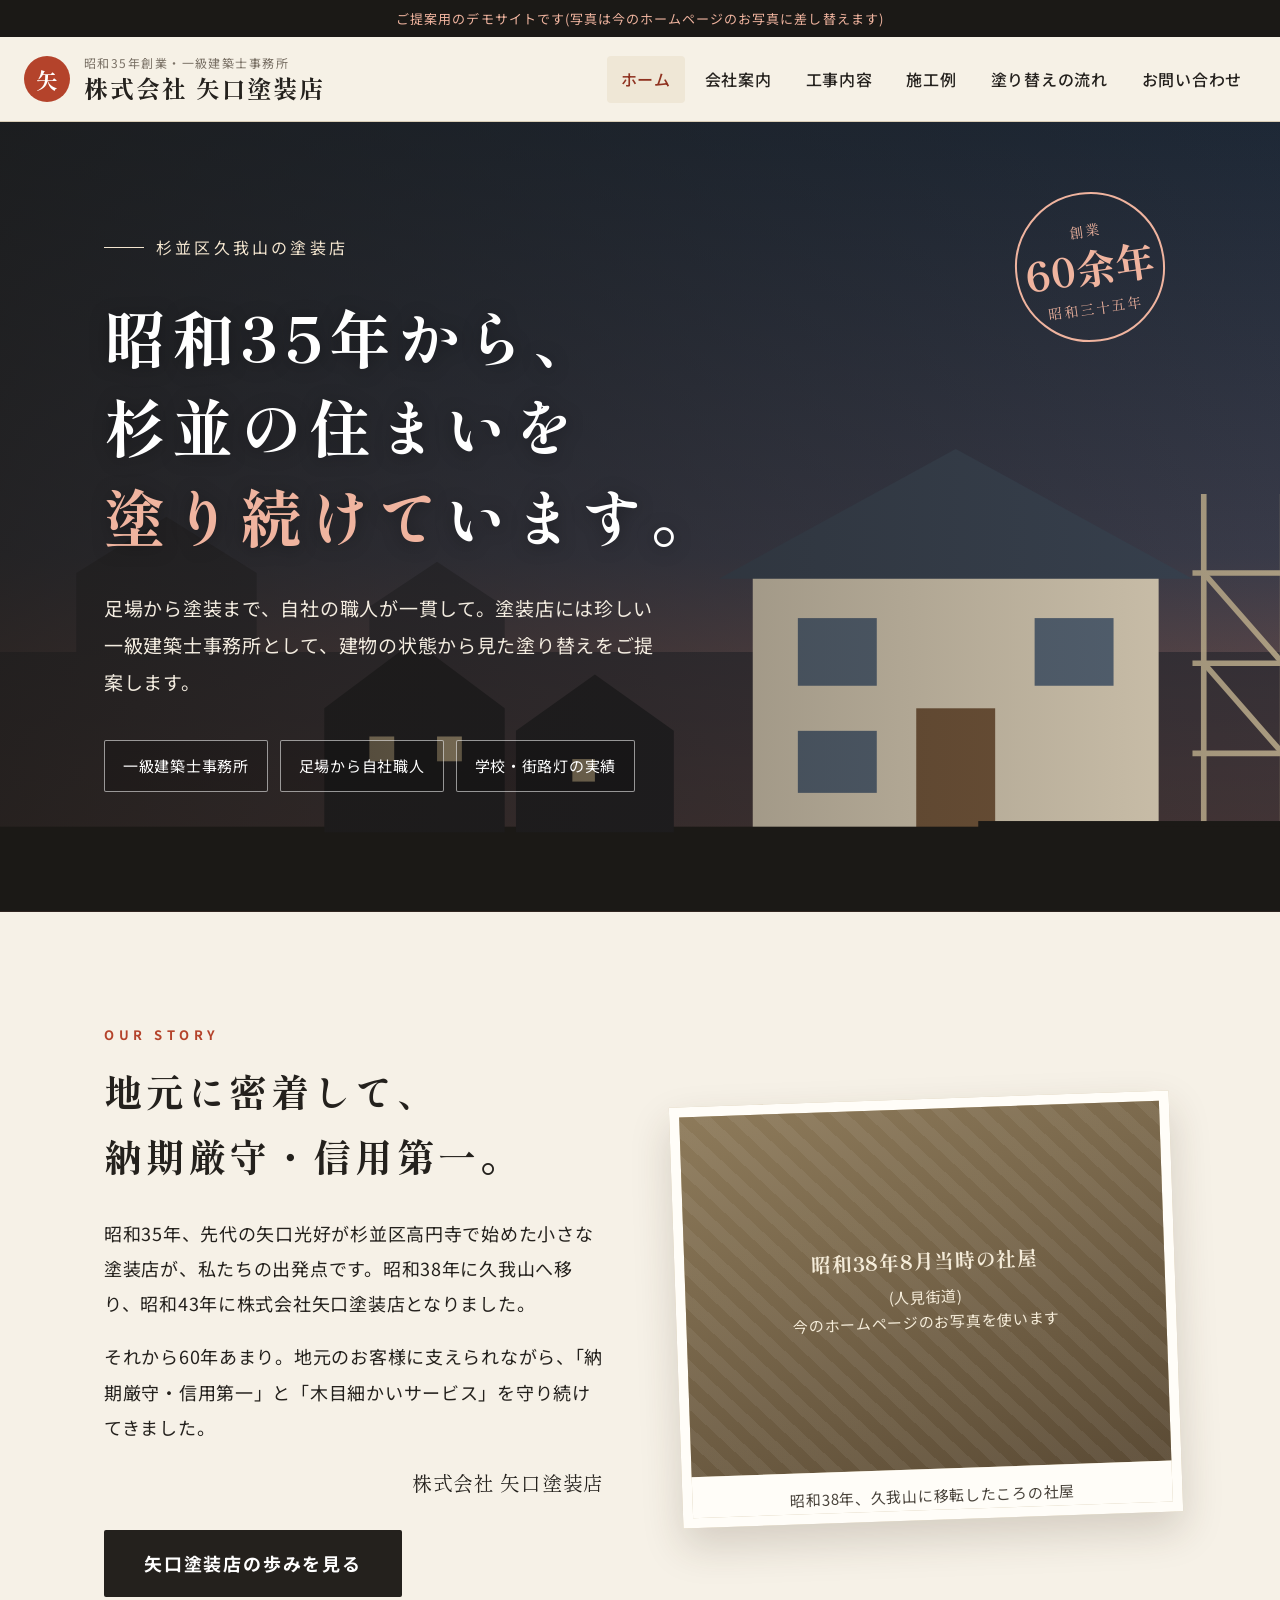
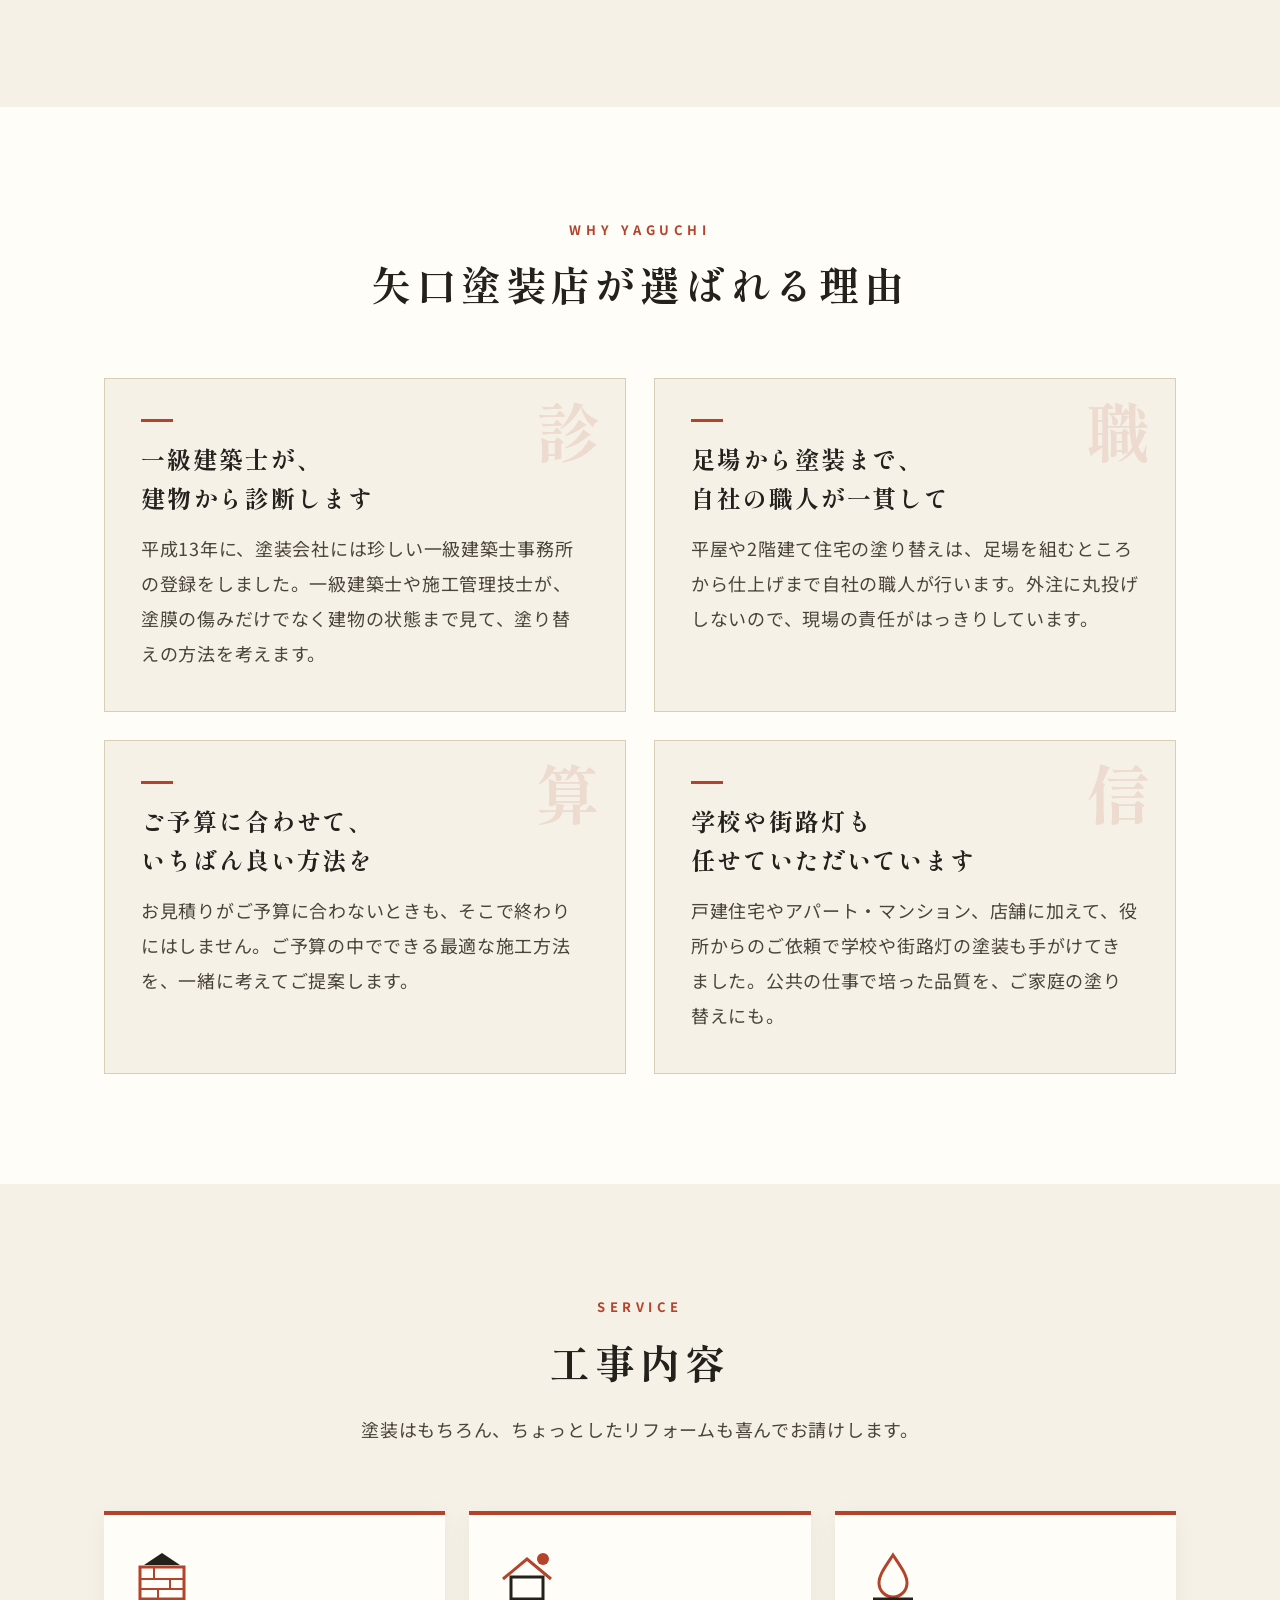
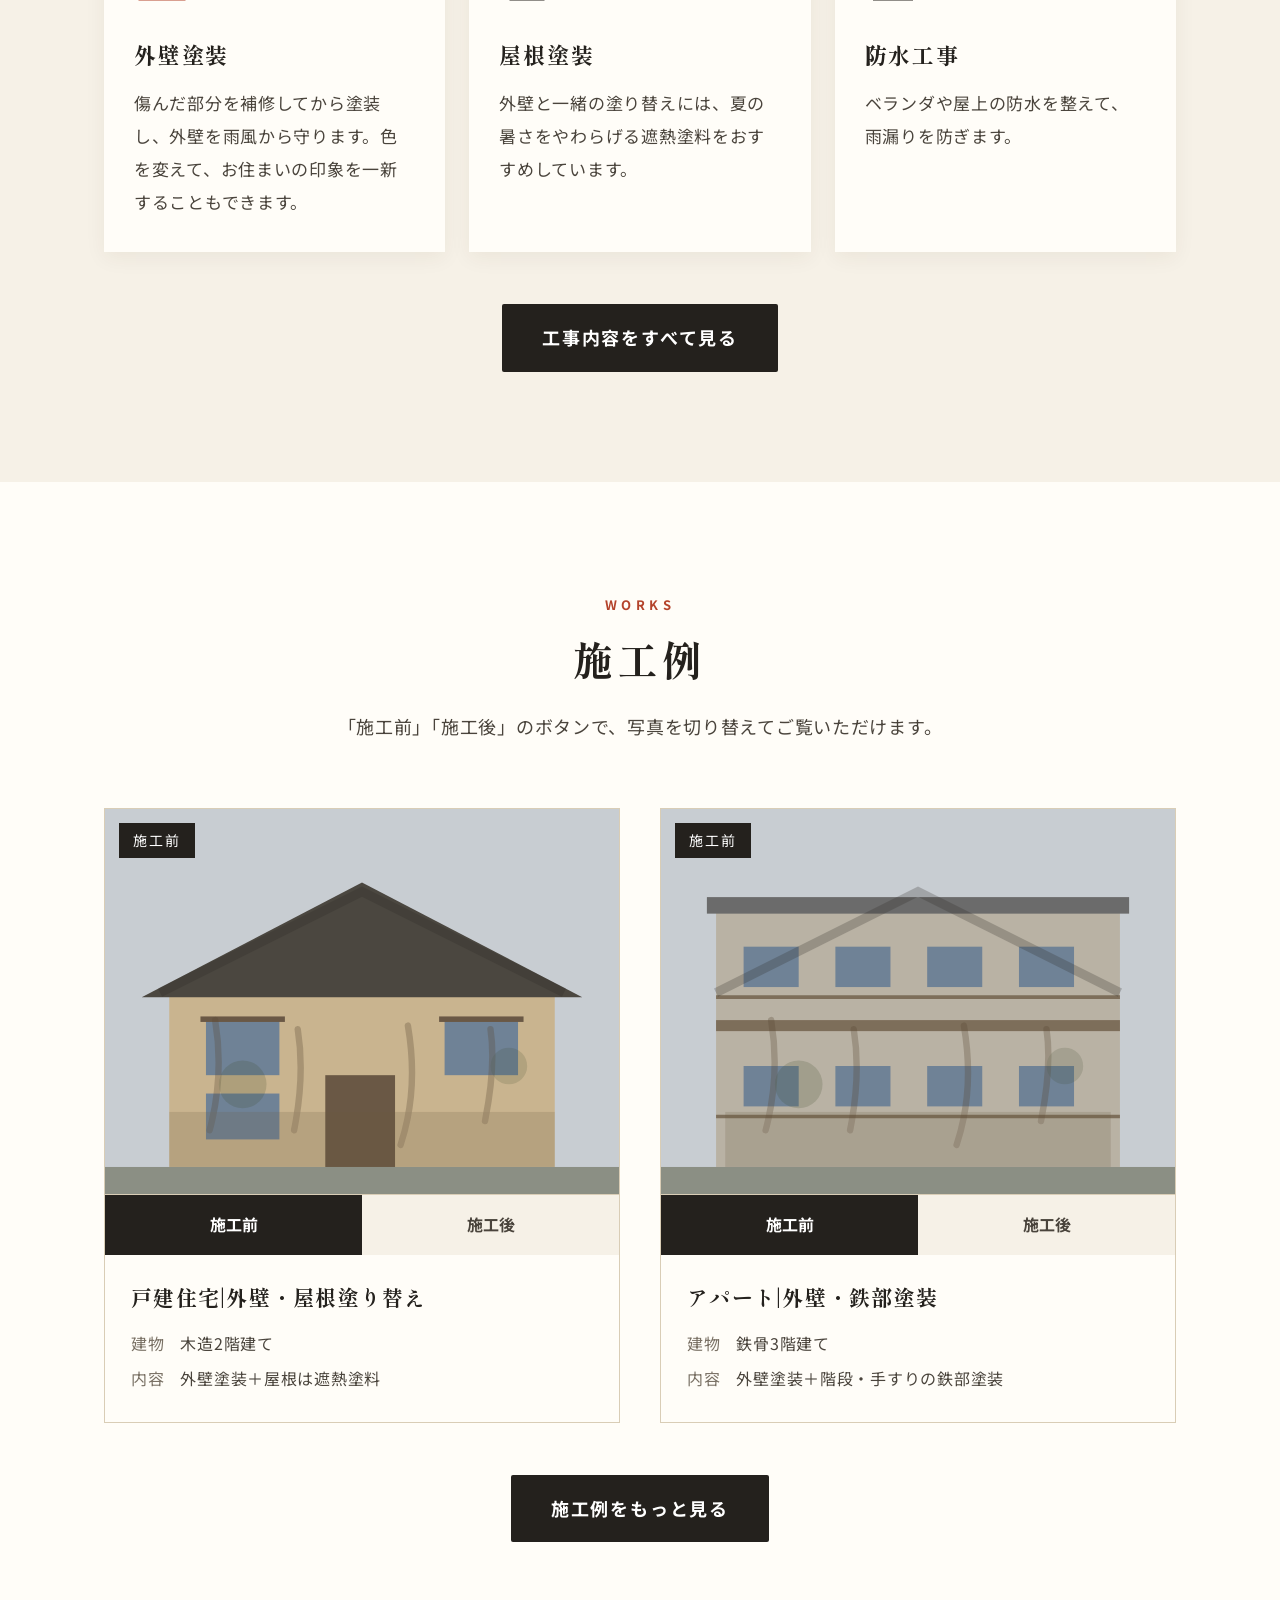
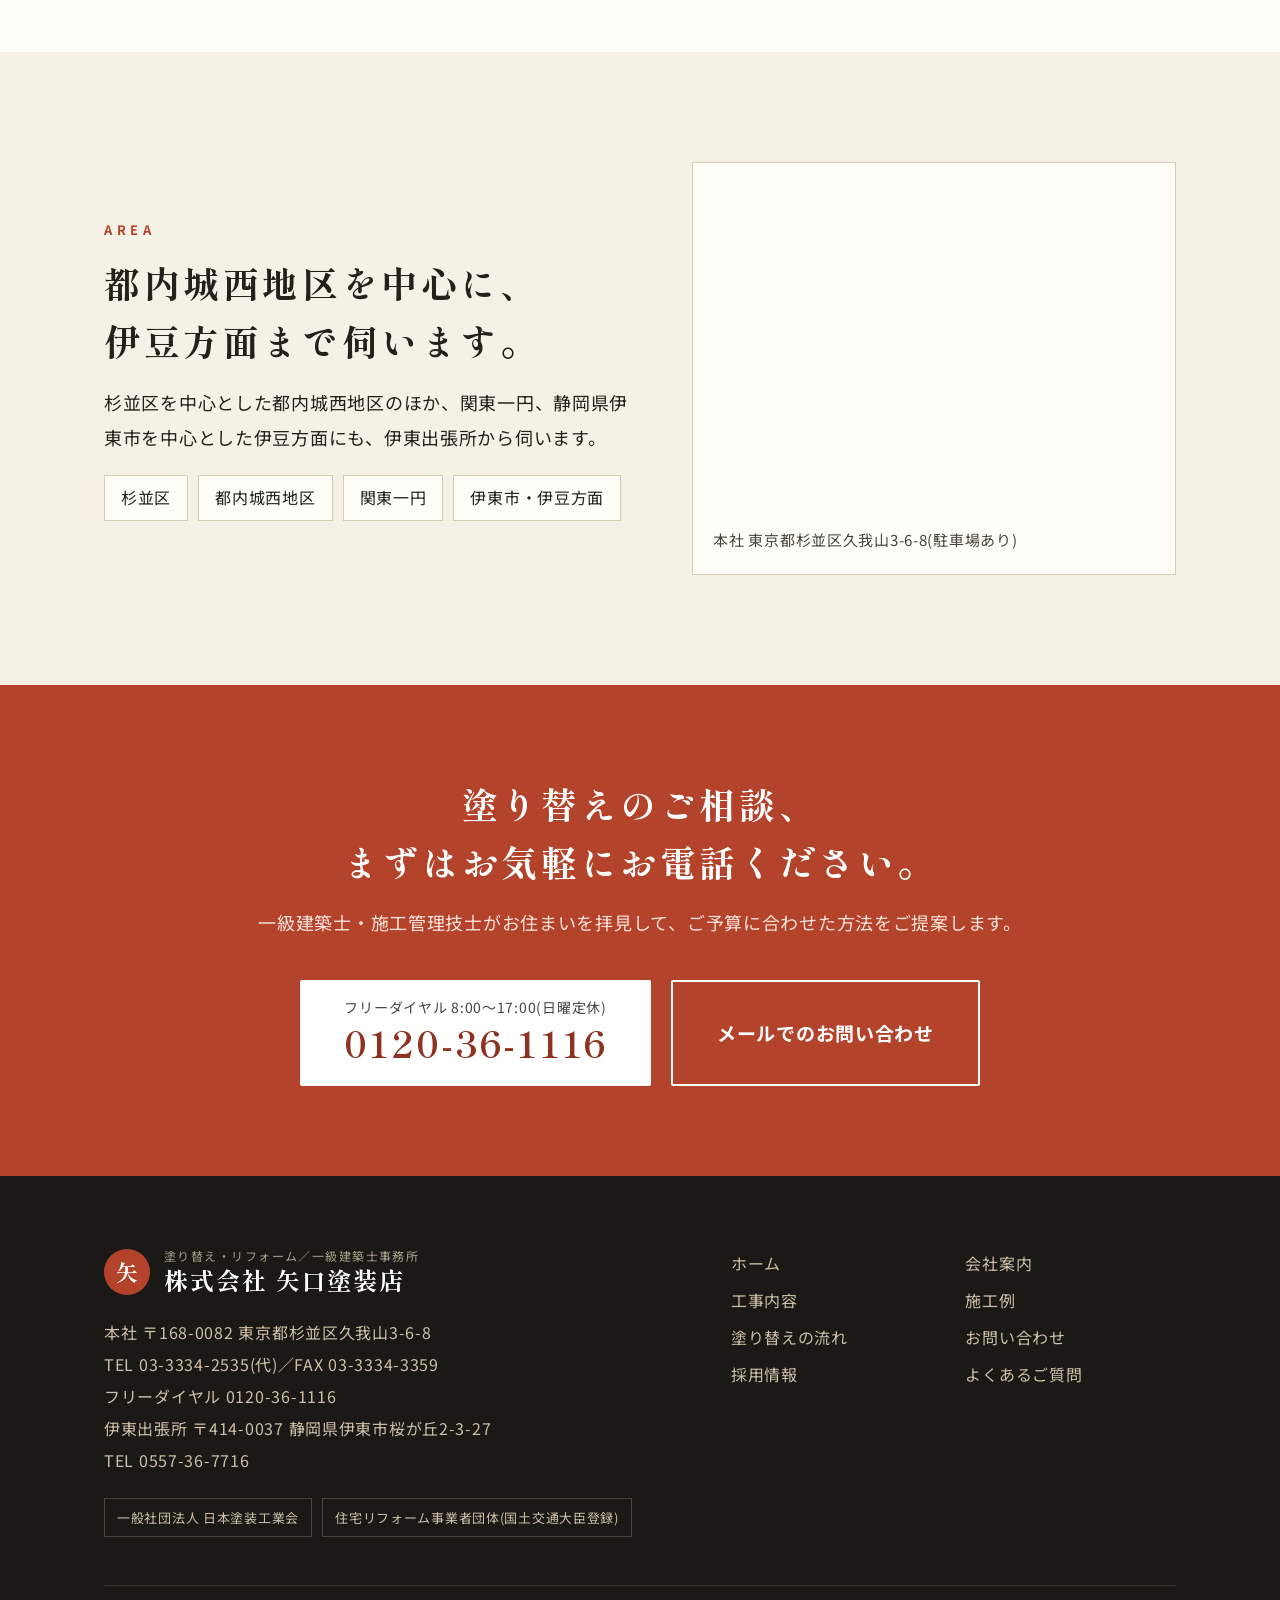
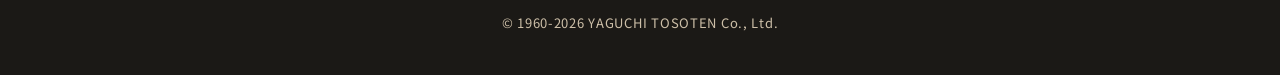
==== index.html @ 1618aea5 "矢口塗装店 ご提案用デモサイト Co-Authored-By: Claude Opus 5.5 <noreply@anthropic.com> Claude-Session: https://clau" ====
<!doctype html>
<html lang="ja">
<head>
<meta charset="utf-8">
<meta name="viewport" content="width=device-width,initial-scale=1">
<title>株式会社矢口塗装店|杉並区久我山の外壁・屋根塗装 昭和35年創業・一級建築士事務所</title>
<meta name="description" content="杉並区久我山の矢口塗装店。昭和35年創業、塗装店には珍しい一級建築士事務所。足場から塗装まで自社職人が一貫して行い、外壁・屋根塗装、防水、リフォームまで承ります。">
<meta name="robots" content="noindex,nofollow">
<link rel="preconnect" href="https://fonts.googleapis.com">
<link rel="preconnect" href="https://fonts.gstatic.com" crossorigin>
<link href="https://fonts.googleapis.com/css2?family=Noto+Sans+JP:wght@400;500;700&family=Shippori+Mincho:wght@500;700&display=swap" rel="stylesheet">
<link rel="stylesheet" href="style.css">
<script type="application/ld+json">
{"@context":"https://schema.org","@type":"HousePainter","name":"株式会社矢口塗装店","foundingDate":"1960","telephone":"03-3334-2535","address":{"@type":"PostalAddress","postalCode":"168-0082","addressRegion":"東京都","addressLocality":"杉並区","streetAddress":"久我山3-6-8"},"openingHours":"Mo-Sa 08:00-17:00","areaServed":["杉並区","東京都城西地区","関東一円","静岡県伊東市・伊豆方面"]}
</script>
</head>
<body>
<div class="demo-ribbon">ご提案用のデモサイトです(写真は今のホームページのお写真に差し替えます)</div>
<header class="site-header">
  <div class="wrap">
    <a class="brand" href="index.html">
      <span class="brand-mark">矢</span>
      <span class="brand-text"><small>昭和35年創業・一級建築士事務所</small><strong>株式会社 矢口塗装店</strong></span>
    </a>
    <nav class="gnav" id="gnav" aria-label="メインメニュー"><ul><li><a href="index.html" aria-current="page">ホーム</a></li><li><a href="about.html">会社案内</a></li><li><a href="service.html">工事内容</a></li><li><a href="works.html">施工例</a></li><li><a href="flow.html">塗り替えの流れ</a></li><li><a href="contact.html">お問い合わせ</a></li></ul></nav>
    <a class="header-tel" href="tel:0120361116"><small>お電話・ご相談 8:00〜17:00(日曜定休)</small><b>0120-36-1116</b></a>
    <button class="menu-btn" id="menuBtn" aria-expanded="false" aria-controls="gnav">MENU</button>
  </div>
</header>
<main>
<section class="hero" style="padding:0">
  <div class="hero-art"><svg viewBox="0 0 1600 700" preserveAspectRatio="xMidYMid slice" aria-hidden="true">
<defs>
 <linearGradient id="sky" x1="0" y1="0" x2="0" y2="1">
  <stop offset="0" stop-color="#1e2a3a"/><stop offset=".55" stop-color="#3d3f4f"/><stop offset="1" stop-color="#a5624a"/>
 </linearGradient>
 <linearGradient id="fade" x1="0" y1="0" x2="1" y2="0">
  <stop offset="0" stop-color="#1b1916" stop-opacity=".88"/><stop offset=".55" stop-color="#1b1916" stop-opacity=".35"/><stop offset="1" stop-color="#1b1916" stop-opacity="0"/>
 </linearGradient>
</defs>
<rect width="1600" height="700" fill="url(#sky)"/>

<g fill="#2a2a33" opacity=".7">
 <path d="M0 470 L80 470 L80 420 L140 380 L200 420 L200 470 L300 470 L300 400 L380 350 L460 400 L460 470 L560 470 L560 430 L620 390 L680 430 L680 470 L1600 470 L1600 700 L0 700Z"/>
</g>
<g>
 <!-- 主役の家 -->
 <rect x="900" y="400" width="360" height="230" fill="#e9dcc3"/>
 <path d="M870 405 L1080 290 L1290 405 Z" fill="#3b4656"/>
 <rect x="940" y="440" width="70" height="60" fill="#5b6b7d"/><rect x="1150" y="440" width="70" height="60" fill="#5b6b7d"/>
 <rect x="1045" y="520" width="70" height="110" fill="#7a5a3c"/>
 <rect x="940" y="540" width="70" height="55" fill="#5b6b7d"/>
 <!-- 足場 -->
 <g stroke="#c9b896" stroke-width="5" opacity=".9">
  <line x1="1300" y1="330" x2="1300" y2="630"/><line x1="1370" y1="330" x2="1370" y2="630"/>
  <line x1="1290" y1="400" x2="1380" y2="400"/><line x1="1290" y1="480" x2="1380" y2="480"/><line x1="1290" y1="560" x2="1380" y2="560"/>
  <line x1="1300" y1="400" x2="1370" y2="480"/><line x1="1300" y1="480" x2="1370" y2="560"/>
 </g>
 <rect x="1100" y="620" width="500" height="80" fill="#1b1916"/>
 <rect x="0" y="625" width="1600" height="75" fill="#1b1916"/>
 <!-- 手前の家並み -->
 <g fill="#1f1e22">
  <path d="M520 630 L520 520 L600 460 L680 520 L680 630Z"/>
  <path d="M690 630 L690 540 L760 490 L830 540 L830 630Z"/>
  <path d="M1420 630 L1420 510 L1510 450 L1600 510 L1600 630Z"/>
 </g>
 <g fill="#f3d9a6" opacity=".8">
  <rect x="560" y="545" width="22" height="22"/><rect x="620" y="545" width="22" height="22"/>
  <rect x="740" y="565" width="20" height="20"/><rect x="1460" y="540" width="24" height="24"/>
 </g>
</g>
<rect width="1600" height="700" fill="url(#fade)"/>
</svg></div>
  <div class="wrap">
    <span class="hero-kicker">杉並区久我山の塗装店</span>
    <h1>昭和35年から、<br>杉並の住まいを<br><em>塗り続けて</em>います。</h1>
    <p class="lead">足場から塗装まで、自社の職人が一貫して。塗装店には珍しい一級建築士事務所として、建物の状態から見た塗り替えをご提案します。</p>
    <div class="hero-badges"><span>一級建築士事務所</span><span>足場から自社職人</span><span>学校・街路灯の実績</span></div>
  </div>
  <div class="hero-seal"><div><span>創業</span><b>60余年</b><span>昭和三十五年</span></div></div>
</section>

<section>
  <div class="wrap intro">
    <div>
      <span class="sec-head" style="display:block;text-align:left;margin:0"><span class="en">OUR STORY</span></span>
      <h2>地元に密着して、<br>納期厳守・信用第一。</h2>
      <p>昭和35年、先代の矢口光好が杉並区高円寺で始めた小さな塗装店が、私たちの出発点です。昭和38年に久我山へ移り、昭和43年に株式会社矢口塗装店となりました。</p>
      <p>それから60年あまり。地元のお客様に支えられながら、「納期厳守・信用第一」と「木目細かいサービス」を守り続けてきました。</p>
      <p class="sign">株式会社 矢口塗装店</p>
      <p style="margin-top:28px"><a class="btn" href="about.html">矢口塗装店の歩みを見る</a></p>
    </div>
    <figure class="photo tilt">
      <div class="photo-inner"><div><b>昭和38年8月当時の社屋</b>(人見街道)<br>今のホームページのお写真を使います</div></div>
      <figcaption>昭和38年、久我山に移転したころの社屋</figcaption>
    </figure>
  </div>
</section>

<section class="sec-alt">
  <div class="wrap">
    <div class="sec-head"><span class="en">WHY YAGUCHI</span><h2>矢口塗装店が選ばれる理由</h2></div>
    <div class="points">
      <div class="point"><span class="kanji">診</span><h3>一級建築士が、<br>建物から診断します</h3><p>平成13年に、塗装会社には珍しい一級建築士事務所の登録をしました。一級建築士や施工管理技士が、塗膜の傷みだけでなく建物の状態まで見て、塗り替えの方法を考えます。</p></div>
      <div class="point"><span class="kanji">職</span><h3>足場から塗装まで、<br>自社の職人が一貫して</h3><p>平屋や2階建て住宅の塗り替えは、足場を組むところから仕上げまで自社の職人が行います。外注に丸投げしないので、現場の責任がはっきりしています。</p></div>
      <div class="point"><span class="kanji">算</span><h3>ご予算に合わせて、<br>いちばん良い方法を</h3><p>お見積りがご予算に合わないときも、そこで終わりにはしません。ご予算の中でできる最適な施工方法を、一緒に考えてご提案します。</p></div>
      <div class="point"><span class="kanji">信</span><h3>学校や街路灯も<br>任せていただいています</h3><p>戸建住宅やアパート・マンション、店舗に加えて、役所からのご依頼で学校や街路灯の塗装も手がけてきました。公共の仕事で培った品質を、ご家庭の塗り替えにも。</p></div>
    </div>
  </div>
</section>

<section>
  <div class="wrap">
    <div class="sec-head"><span class="en">SERVICE</span><h2>工事内容</h2><p>塗装はもちろん、ちょっとしたリフォームも喜んでお請けします。</p></div>
    <div class="services">
      <div class="service"><svg class="ico" viewBox="0 0 56 56"><rect x="6" y="18" width="44" height="32" fill="none" stroke="#b4432b" stroke-width="3"/><path d="M6 30h44M6 40h44M20 18v12M36 30v10M24 40v10" stroke="#b4432b" stroke-width="2"/><path d="M28 4l18 12H10z" fill="#24211d"/></svg><h3>外壁塗装</h3><p>傷んだ部分を補修してから塗装し、外壁を雨風から守ります。色を変えて、お住まいの印象を一新することもできます。</p></div>
      <div class="service"><svg class="ico" viewBox="0 0 56 56"><path d="M4 30L28 10l24 20" fill="none" stroke="#b4432b" stroke-width="3"/><rect x="12" y="28" width="32" height="22" fill="none" stroke="#24211d" stroke-width="3"/><circle cx="44" cy="10" r="6" fill="#b4432b"/></svg><h3>屋根塗装</h3><p>外壁と一緒の塗り替えには、夏の暑さをやわらげる遮熱塗料をおすすめしています。</p></div>
      <div class="service"><svg class="ico" viewBox="0 0 56 56"><path d="M28 6c8 12 14 20 14 28a14 14 0 01-28 0c0-8 6-16 14-28z" fill="none" stroke="#b4432b" stroke-width="3"/><path d="M8 50h40" stroke="#24211d" stroke-width="3"/></svg><h3>防水工事</h3><p>ベランダや屋上の防水を整えて、雨漏りを防ぎます。</p></div>
    </div>
    <p class="center"><a class="btn" href="service.html">工事内容をすべて見る</a></p>
  </div>
</section>

<section class="sec-alt">
  <div class="wrap">
    <div class="sec-head"><span class="en">WORKS</span><h2>施工例</h2><p>「施工前」「施工後」のボタンで、写真を切り替えてご覧いただけます。</p></div>
    <div class="works">
<article class="work">
  <div class="ba" data-ba>
    <svg class="before" viewBox="0 0 560 420" preserveAspectRatio="xMidYMid slice" aria-hidden="true">
<rect width="560" height="420" fill="#c8cdd2"/>
<rect y="390" width="560" height="30" fill="#8b8f84"/>
<rect x="70" y="200" width="420" height="190" fill="#c9b48f"/>
<path d="M40 205 L280 80 L520 205Z" fill="#4b4740"/>
<rect x="110" y="230" width="80" height="60" fill="#6f8296"/><rect x="370" y="230" width="80" height="60" fill="#6f8296"/>
<rect x="240" y="290" width="76" height="100" fill="#6a5845"/>
<rect x="110" y="310" width="80" height="50" fill="#6f8296"/>
<rect x="104" y="226" width="92" height="6" fill="#6a5845"/><rect x="364" y="226" width="92" height="6" fill="#6a5845"/><path d="M60 200 L280 90 L500 200" stroke="#2c2a26" stroke-width="10" fill="none" opacity=".25"/><g opacity=".55">
  <path d="M120 230 q10 60 -6 120 M210 240 q8 50 -4 110 M330 236 q12 70 -8 130 M420 240 q6 40 -6 100" stroke="#5a4a36" stroke-width="7" fill="none" stroke-linecap="round" opacity=".55"/>
  <rect x="70" y="330" width="420" height="60" fill="#6b5a40" opacity=".35"/>
  <circle cx="150" cy="300" r="26" fill="#3d4a2c" opacity=".35"/><circle cx="440" cy="280" r="20" fill="#3d4a2c" opacity=".3"/>
</g>
</svg>
    <svg class="after" viewBox="0 0 560 420" preserveAspectRatio="xMidYMid slice" aria-hidden="true">
<rect width="560" height="420" fill="#cfe0ec"/>
<rect y="390" width="560" height="30" fill="#8b8f84"/>
<rect x="70" y="200" width="420" height="190" fill="#e8e2d6"/>
<path d="M40 205 L280 80 L520 205Z" fill="#2f3d4c"/>
<rect x="110" y="230" width="80" height="60" fill="#6f8296"/><rect x="370" y="230" width="80" height="60" fill="#6f8296"/>
<rect x="240" y="290" width="76" height="100" fill="#3f4a55"/>
<rect x="110" y="310" width="80" height="50" fill="#6f8296"/>
<rect x="104" y="226" width="92" height="6" fill="#3f4a55"/><rect x="364" y="226" width="92" height="6" fill="#3f4a55"/>
</svg>
    <span class="ba-label">施工前</span>
  </div>
  <div class="ba-switch"><button type="button" aria-pressed="true" data-v="0">施工前</button><button type="button" aria-pressed="false" data-v="1">施工後</button></div>
  <div class="work-body">
    <h3>戸建住宅|外壁・屋根塗り替え</h3>
    <dl><dt>建物</dt><dd>木造2階建て</dd><dt>内容</dt><dd>外壁塗装＋屋根は遮熱塗料</dd></dl>
  </div>
</article>
<article class="work">
  <div class="ba" data-ba>
    <svg class="before" viewBox="0 0 560 420" preserveAspectRatio="xMidYMid slice" aria-hidden="true">
<rect width="560" height="420" fill="#c8cdd2"/>
<rect y="390" width="560" height="30" fill="#8b8f84"/>
<rect x="60" y="110" width="440" height="280" fill="#b9b2a4"/>
<rect x="50" y="96" width="460" height="18" fill="#6b6b6b"/>
<rect x="60" y="230" width="440" height="12" fill="#7d6e5a"/>
<rect x="90" y="150" width="60" height="44" fill="#6f8296"/><rect x="90" y="280" width="60" height="44" fill="#6f8296"/><rect x="190" y="150" width="60" height="44" fill="#6f8296"/><rect x="190" y="280" width="60" height="44" fill="#6f8296"/><rect x="290" y="150" width="60" height="44" fill="#6f8296"/><rect x="290" y="280" width="60" height="44" fill="#6f8296"/><rect x="390" y="150" width="60" height="44" fill="#6f8296"/><rect x="390" y="280" width="60" height="44" fill="#6f8296"/>
<g stroke="#7d6e5a" stroke-width="4"><line x1="60" y1="205" x2="500" y2="205"/><line x1="60" y1="335" x2="500" y2="335"/></g><path d="M60 200 L280 90 L500 200" stroke="#2c2a26" stroke-width="10" fill="none" opacity=".25"/><g opacity=".55">
  <path d="M120 230 q10 60 -6 120 M210 240 q8 50 -4 110 M330 236 q12 70 -8 130 M420 240 q6 40 -6 100" stroke="#5a4a36" stroke-width="7" fill="none" stroke-linecap="round" opacity=".55"/>
  <rect x="70" y="330" width="420" height="60" fill="#6b5a40" opacity=".35"/>
  <circle cx="150" cy="300" r="26" fill="#3d4a2c" opacity=".35"/><circle cx="440" cy="280" r="20" fill="#3d4a2c" opacity=".3"/>
</g>
</svg>
    <svg class="after" viewBox="0 0 560 420" preserveAspectRatio="xMidYMid slice" aria-hidden="true">
<rect width="560" height="420" fill="#cfe0ec"/>
<rect y="390" width="560" height="30" fill="#8b8f84"/>
<rect x="60" y="110" width="440" height="280" fill="#dfe3e6"/>
<rect x="50" y="96" width="460" height="18" fill="#3c4a58"/>
<rect x="60" y="230" width="440" height="12" fill="#b4432b"/>
<rect x="90" y="150" width="60" height="44" fill="#6f8296"/><rect x="90" y="280" width="60" height="44" fill="#6f8296"/><rect x="190" y="150" width="60" height="44" fill="#6f8296"/><rect x="190" y="280" width="60" height="44" fill="#6f8296"/><rect x="290" y="150" width="60" height="44" fill="#6f8296"/><rect x="290" y="280" width="60" height="44" fill="#6f8296"/><rect x="390" y="150" width="60" height="44" fill="#6f8296"/><rect x="390" y="280" width="60" height="44" fill="#6f8296"/>
<g stroke="#b4432b" stroke-width="4"><line x1="60" y1="205" x2="500" y2="205"/><line x1="60" y1="335" x2="500" y2="335"/></g>
</svg>
    <span class="ba-label">施工前</span>
  </div>
  <div class="ba-switch"><button type="button" aria-pressed="true" data-v="0">施工前</button><button type="button" aria-pressed="false" data-v="1">施工後</button></div>
  <div class="work-body">
    <h3>アパート|外壁・鉄部塗装</h3>
    <dl><dt>建物</dt><dd>鉄骨3階建て</dd><dt>内容</dt><dd>外壁塗装＋階段・手すりの鉄部塗装</dd></dl>
  </div>
</article>
    </div>
    <p class="center"><a class="btn" href="works.html">施工例をもっと見る</a></p>
  </div>
</section>

<section>
  <div class="wrap area">
    <div>
      <span class="sec-head" style="display:block;text-align:left;margin:0"><span class="en">AREA</span></span>
      <h2 style="font-family:var(--mincho);font-size:clamp(26px,3.2vw,36px);letter-spacing:.1em;line-height:1.6;margin-bottom:16px">都内城西地区を中心に、<br>伊豆方面まで伺います。</h2>
      <p>杉並区を中心とした都内城西地区のほか、関東一円、静岡県伊東市を中心とした伊豆方面にも、伊東出張所から伺います。</p>
      <ul><li>杉並区</li><li>都内城西地区</li><li>関東一円</li><li>伊東市・伊豆方面</li></ul>
    </div>
    <div class="map-box">
      <iframe title="矢口塗装店の地図" src="https://maps.google.com/maps?q=%E6%9D%B1%E4%BA%AC%E9%83%BD%E6%9D%89%E4%B8%A6%E5%8C%BA%E4%B9%85%E6%88%91%E5%B1%B13-6-8&z=15&output=embed" style="width:100%;height:320px;border:0" loading="lazy"></iframe>
      <p style="font-size:15px;margin-top:12px;color:var(--ink-2)">本社 東京都杉並区久我山3-6-8(駐車場あり)</p>
    </div>
  </div>
</section>
<section class="cta">
  <div class="wrap">
    <h2>塗り替えのご相談、<br>まずはお気軽にお電話ください。</h2>
    <p>一級建築士・施工管理技士がお住まいを拝見して、ご予算に合わせた方法をご提案します。</p>
    <div class="cta-row">
      <a class="btn-tel" href="tel:0120361116"><small>フリーダイヤル 8:00〜17:00(日曜定休)</small><b>0120-36-1116</b></a>
      <a class="btn-line" href="contact.html">メールでのお問い合わせ</a>
    </div>
  </div>
</section>
</main>
<footer class="site-footer">
  <div class="wrap">
    <div class="footer-grid">
      <div>
        <a class="brand" href="index.html" style="color:inherit">
          <span class="brand-mark">矢</span>
          <span class="brand-text"><small style="color:#a99d8a">塗り替え・リフォーム／一級建築士事務所</small><strong>株式会社 矢口塗装店</strong></span>
        </a>
        <address>
          本社 〒168-0082 東京都杉並区久我山3-6-8<br>
          TEL 03-3334-2535(代)／FAX 03-3334-3359<br>
          フリーダイヤル 0120-36-1116<br>
          伊東出張所 〒414-0037 静岡県伊東市桜が丘2-3-27<br>
          TEL 0557-36-7716
        </address>
        <div class="assoc"><span>一般社団法人 日本塗装工業会</span><span>住宅リフォーム事業者団体(国土交通大臣登録)</span></div>
      </div>
      <div>
        <ul class="footer-nav">
          <li><a href="index.html">ホーム</a></li><li><a href="about.html">会社案内</a></li><li><a href="service.html">工事内容</a></li><li><a href="works.html">施工例</a></li><li><a href="flow.html">塗り替えの流れ</a></li><li><a href="contact.html">お問い合わせ</a></li>
          <li><a href="about.html#recruit">採用情報</a></li>
          <li><a href="flow.html#faq">よくあるご質問</a></li>
        </ul>
      </div>
    </div>
    <p class="copy">&copy; 1960-2026 YAGUCHI TOSOTEN Co., Ltd.</p>
  </div>
</footer>
<nav class="callbar" aria-label="お問い合わせ">
  <a href="tel:0120361116"><small>8:00〜17:00 日曜定休</small>電話で相談する</a>
  <a href="contact.html"><small>24時間受付</small>メールで相談する</a>
</nav>
<script src="script.js"></script>
</body>
</html>
---- style.css ----
/* 株式会社矢口塗装店 デモサイト — 生成り × 墨 × 朱 の和モダン */
:root{
  --paper:#f6f1e7;
  --paper-2:#efe7d6;
  --white:#fffdf8;
  --ink:#24211d;
  --ink-2:#4a443c;
  --mute:#7a7165;
  --line:#d9cdb6;
  --shu:#b4432b;      /* 朱 */
  --shu-dark:#8f3220;
  --ai:#2c3e50;       /* 藍 */
  --mincho:"Shippori Mincho","Hiragino Mincho ProN","Yu Mincho",serif;
  --gothic:"Noto Sans JP","Hiragino Kaku Gothic ProN","Yu Gothic",sans-serif;
  --wrap:1120px;
}
*{box-sizing:border-box;margin:0;padding:0}
html{scroll-behavior:smooth}
body{
  font-family:var(--gothic);
  font-size:18px;
  line-height:1.95;
  color:var(--ink);
  background:var(--paper);
  letter-spacing:.04em;
  -webkit-font-smoothing:antialiased;
}
img{max-width:100%;display:block}
a{color:inherit}
.wrap{max-width:var(--wrap);margin:0 auto;padding:0 24px}

/* ---------- header ---------- */
.site-header{
  position:sticky;top:0;z-index:50;
  background:rgba(246,241,231,.96);
  backdrop-filter:blur(6px);
  border-bottom:1px solid var(--line);
}
.site-header .wrap{max-width:1320px;display:flex;align-items:center;justify-content:space-between;gap:24px;height:84px}
.brand{display:flex;align-items:center;gap:14px;text-decoration:none}
.brand-mark{
  width:46px;height:46px;border-radius:50%;
  background:var(--shu);color:#fff;
  display:grid;place-items:center;
  font-family:var(--mincho);font-weight:700;font-size:22px;letter-spacing:0;
}
.brand-text small{display:block;white-space:nowrap;font-size:12px;color:var(--mute);letter-spacing:.12em;line-height:1.4}
.brand-text strong{display:block;white-space:nowrap;font-family:var(--mincho);font-size:24px;font-weight:700;line-height:1.3;letter-spacing:.08em}
.gnav ul{display:flex;gap:6px;list-style:none;align-items:center}
.gnav a{
  display:block;white-space:nowrap;padding:8px 14px;text-decoration:none;font-size:16px;font-weight:500;
  border-radius:4px;transition:background .2s;
}
.gnav a:hover,.gnav a[aria-current="page"]{background:var(--paper-2)}
.gnav a[aria-current="page"]{color:var(--shu-dark)}
.header-tel{
  white-space:nowrap;display:flex;flex-direction:column;align-items:flex-end;text-decoration:none;line-height:1.3;
}
.header-tel small{font-size:12px;color:var(--mute)}
.header-tel b{font-family:var(--mincho);font-size:26px;color:var(--shu-dark);letter-spacing:.04em}
.menu-btn{display:none;background:none;border:1px solid var(--ink);border-radius:4px;width:52px;height:44px;font-size:13px;font-weight:700;cursor:pointer;color:var(--ink)}

/* ---------- hero ---------- */
.hero{position:relative;overflow:hidden;background:var(--ink);color:#fff}
.hero-art{position:absolute;inset:0}
.hero-art svg{width:100%;height:100%;display:block}
.hero .wrap{position:relative;padding:110px 24px 120px;min-height:620px;display:flex;flex-direction:column;justify-content:center}
.hero-kicker{
  display:inline-flex;align-items:center;gap:12px;font-size:16px;letter-spacing:.2em;margin-bottom:28px;color:#f3e5cf
}
.hero-kicker::before{content:"";width:40px;height:1px;background:#f3e5cf}
.hero h1{
  font-family:var(--mincho);font-weight:700;
  font-size:clamp(34px,5.4vw,62px);line-height:1.45;letter-spacing:.1em;
  text-shadow:0 2px 18px rgba(0,0,0,.35);
}
.hero h1 em{font-style:normal;color:#f0b49f}
.hero p.lead{margin-top:28px;font-size:19px;max-width:560px;color:#f3ece0}
.hero-badges{display:flex;flex-wrap:wrap;gap:12px;margin-top:40px}
.hero-badges span{
  border:1px solid rgba(255,255,255,.55);padding:10px 18px;font-size:15px;border-radius:2px;background:rgba(0,0,0,.18)
}
.hero-seal{
  position:absolute;right:9%;top:70px;width:150px;height:150px;border-radius:50%;
  border:2px solid #f0b49f;color:#f0b49f;display:grid;place-items:center;text-align:center;
  font-family:var(--mincho);line-height:1.35;transform:rotate(-8deg)
}
.hero-seal b{display:block;font-size:40px;letter-spacing:0}
.hero-seal span{font-size:14px;letter-spacing:.15em}

/* ---------- section ---------- */
section{padding:110px 0}
.sec-alt{background:var(--white)}
.sec-dark{background:var(--ink);color:#f3ece0}
.sec-head{text-align:center;margin-bottom:64px}
.sec-head .en{display:block;font-size:13px;letter-spacing:.35em;color:var(--shu);margin-bottom:12px;font-weight:700}
.sec-dark .sec-head .en{color:#f0b49f}
.sec-head h2{font-family:var(--mincho);font-size:clamp(28px,3.6vw,40px);font-weight:700;letter-spacing:.12em;line-height:1.5}
.sec-head p{margin-top:20px;color:var(--ink-2)}
.sec-dark .sec-head p{color:#d8cfc0}

/* 想い */
.intro{display:grid;grid-template-columns:1fr 1fr;gap:72px;align-items:center}
.intro h2{font-family:var(--mincho);font-size:clamp(28px,3.4vw,38px);line-height:1.7;letter-spacing:.1em;margin-bottom:28px}
.intro p+p{margin-top:18px}
.sign{margin-top:32px;font-family:var(--mincho);font-size:20px;text-align:right}

/* photo placeholder */
.photo{
  position:relative;background:#c9b896;border:10px solid var(--white);
  box-shadow:0 18px 40px rgba(60,45,25,.18);
}
.photo-inner{aspect-ratio:4/3;display:grid;place-items:center;text-align:center;
  background:
   repeating-linear-gradient(45deg,rgba(255,255,255,.06) 0 12px,transparent 12px 24px),
   linear-gradient(160deg,#8d7a5a,#5b4b35);
  color:#f5ecd9;padding:24px;font-size:15px;line-height:1.7}
.photo-inner b{display:block;font-family:var(--mincho);font-size:20px;margin-bottom:6px}
.photo figcaption{background:var(--white);padding:12px 4px 0;font-size:15px;color:var(--ink-2);text-align:center}
.photo.tilt{transform:rotate(-2deg)}

/* 強み */
.points{display:grid;grid-template-columns:repeat(2,1fr);gap:28px}
.point{background:var(--paper);border:1px solid var(--line);padding:40px 36px;position:relative}
.sec-alt .point{background:var(--paper)}
.point .kanji{
  position:absolute;right:24px;top:18px;font-family:var(--mincho);font-size:64px;line-height:1;color:rgba(180,67,43,.12);font-weight:700
}
.point h3{font-family:var(--mincho);font-size:24px;line-height:1.6;margin-bottom:14px;letter-spacing:.08em;padding-right:60px}
.point h3::before{content:"";display:block;width:32px;height:3px;background:var(--shu);margin-bottom:18px}
.point p{color:var(--ink-2)}

/* 歩み */
.timeline{position:relative;max-width:820px;margin:0 auto;list-style:none}
.timeline::before{content:"";position:absolute;left:150px;top:8px;bottom:8px;width:1px;background:rgba(243,236,224,.35)}
.timeline li{display:grid;grid-template-columns:150px 1fr;gap:40px;padding:0 0 44px;position:relative}
.timeline li::after{content:"";position:absolute;left:144px;top:12px;width:13px;height:13px;border-radius:50%;background:#f0b49f}
.timeline .year{font-family:var(--mincho);text-align:right;padding-right:28px;line-height:1.5}
.timeline .year b{display:block;font-size:26px;color:#fff}
.timeline .year small{font-size:14px;color:#cdbfa8}
.timeline h3{font-family:var(--mincho);font-size:21px;color:#fff;margin-bottom:6px;letter-spacing:.08em}
.timeline p{color:#d8cfc0;font-size:17px}

/* 工事内容 */
.services{display:grid;grid-template-columns:repeat(3,1fr);gap:24px}
.service{background:var(--white);border-top:4px solid var(--shu);padding:34px 30px;box-shadow:0 6px 20px rgba(60,45,25,.06)}
.service .ico{width:56px;height:56px;margin-bottom:18px}
.service h3{font-family:var(--mincho);font-size:22px;margin-bottom:10px;letter-spacing:.08em}
.service p{font-size:17px;color:var(--ink-2)}

/* 施工例 before/after */
.works{display:grid;grid-template-columns:repeat(2,1fr);gap:40px}
.work{background:var(--white);border:1px solid var(--line)}
.ba{position:relative;aspect-ratio:4/3;overflow:hidden;cursor:pointer;background:#ddd}
.ba svg{position:absolute;inset:0;width:100%;height:100%;transition:opacity .5s}
.ba .after{opacity:0}
.ba.on .after{opacity:1}
.ba-label{position:absolute;left:14px;top:14px;background:var(--ink);color:#fff;font-size:14px;padding:4px 14px;letter-spacing:.15em}
.ba.on .ba-label{background:var(--shu)}
.ba-switch{display:flex;border-top:1px solid var(--line)}
.ba-switch button{
  flex:1;padding:14px;border:0;background:var(--paper);font:inherit;font-size:16px;font-weight:700;cursor:pointer;color:var(--ink-2)
}
.ba-switch button[aria-pressed="true"]{background:var(--ink);color:#fff}
.work-body{padding:22px 26px 28px}
.work-body h3{font-family:var(--mincho);font-size:21px;letter-spacing:.06em}
.work-body dl{display:grid;grid-template-columns:auto 1fr;gap:4px 16px;margin-top:10px;font-size:16px;color:var(--ink-2)}
.work-body dt{color:var(--mute)}

/* 流れ */
.flow{list-style:none;max-width:860px;margin:0 auto;counter-reset:f}
.flow li{display:grid;grid-template-columns:96px 1fr;gap:28px;background:var(--white);border:1px solid var(--line);padding:30px 34px;margin-bottom:18px;position:relative}
.flow li:not(:last-child)::after{content:"";position:absolute;left:78px;bottom:-19px;border:10px solid transparent;border-top-color:var(--shu)}
.flow .step{font-family:var(--mincho);text-align:center;color:var(--shu);line-height:1.2}
.flow .step span{display:block;font-size:13px;letter-spacing:.2em}
.flow .step b{font-size:44px}
.flow h3{font-family:var(--mincho);font-size:22px;margin-bottom:6px;letter-spacing:.06em}
.flow p{color:var(--ink-2);font-size:17px}

/* table */
.info{width:100%;border-collapse:collapse;background:var(--white);font-size:17px}
.info th,.info td{border-bottom:1px solid var(--line);padding:20px 24px;text-align:left;vertical-align:top}
.info th{width:26%;background:var(--paper-2);font-weight:700;font-family:var(--mincho);letter-spacing:.08em}

/* area */
.area{display:grid;grid-template-columns:1.1fr 1fr;gap:56px;align-items:center}
.area ul{list-style:none;display:flex;flex-wrap:wrap;gap:10px;margin-top:20px}
.area li{border:1px solid var(--line);background:var(--white);padding:6px 16px;font-size:16px}
.map-box{background:var(--white);border:1px solid var(--line);padding:20px}

/* note / placeholder */
.demo-note{
  border:2px dashed var(--shu);background:#fbefe9;color:var(--shu-dark);
  padding:18px 22px;font-size:15px;line-height:1.8;margin-top:28px
}

/* faq */
.faq{max-width:860px;margin:0 auto}
.faq details{background:var(--white);border:1px solid var(--line);margin-bottom:14px}
.faq summary{cursor:pointer;padding:22px 56px 22px 28px;font-weight:700;position:relative;list-style:none;font-size:18px}
.faq summary::-webkit-details-marker{display:none}
.faq summary::before{content:"Q";font-family:var(--mincho);color:var(--shu);font-size:24px;margin-right:14px}
.faq summary::after{content:"+";position:absolute;right:26px;top:16px;font-size:28px;color:var(--shu)}
.faq details[open] summary::after{content:"−"}
.faq .a{padding:0 28px 24px 66px;color:var(--ink-2)}

/* CTA */
.cta{background:var(--shu);color:#fff;text-align:center;padding:90px 0}
.cta h2{font-family:var(--mincho);font-size:clamp(26px,3.4vw,36px);letter-spacing:.1em;line-height:1.6}
.cta p{margin-top:14px;color:#fbe3da}
.cta-row{display:flex;justify-content:center;gap:20px;flex-wrap:wrap;margin-top:40px}
.btn-tel{
  display:inline-flex;flex-direction:column;align-items:center;background:#fff;color:var(--shu-dark);
  padding:18px 44px;text-decoration:none;border-radius:2px;line-height:1.4
}
.btn-tel small{font-size:14px;color:var(--ink-2)}
.btn-tel b{font-family:var(--mincho);font-size:36px;letter-spacing:.06em}
.btn-line{
  display:inline-flex;align-items:center;justify-content:center;border:2px solid #fff;color:#fff;
  padding:18px 44px;text-decoration:none;font-weight:700;font-size:19px;border-radius:2px;min-width:300px
}
.btn-line:hover{background:rgba(255,255,255,.12)}
.btn{
  display:inline-block;background:var(--ink);color:#fff;text-decoration:none;padding:16px 40px;font-weight:700;border-radius:2px;letter-spacing:.1em
}
.btn:hover{background:var(--shu-dark)}
.center{text-align:center;margin-top:52px}

/* page head */
.page-head{background:var(--ink);color:#fff;padding:90px 0 80px;position:relative;overflow:hidden}
.page-head::after{
  content:"";position:absolute;right:-60px;top:-60px;width:300px;height:300px;border-radius:50%;border:40px solid rgba(240,180,159,.12)
}
.page-head .en{font-size:13px;letter-spacing:.35em;color:#f0b49f;font-weight:700}
.page-head h1{font-family:var(--mincho);font-size:clamp(30px,4vw,44px);letter-spacing:.14em;margin-top:8px}
.crumb{font-size:14px;color:#cdbfa8;margin-top:12px}
.crumb a{color:#cdbfa8}

/* form */
.form{max-width:760px;margin:0 auto;background:var(--white);border:1px solid var(--line);padding:48px}
.form label{display:block;font-weight:700;margin:22px 0 8px}
.form label .req{background:var(--shu);color:#fff;font-size:12px;padding:2px 8px;margin-left:10px;border-radius:2px}
.form input,.form select,.form textarea{
  width:100%;font:inherit;font-size:18px;padding:14px 16px;border:1px solid #bfb39c;background:#fff;border-radius:2px
}
.form textarea{min-height:180px}
.form .chips{display:flex;flex-wrap:wrap;gap:10px}
.form .chips label{display:flex;align-items:center;gap:8px;margin:0;font-weight:500;border:1px solid var(--line);padding:8px 16px;background:var(--paper);cursor:pointer}
.form .chips input{width:auto}
.form button{margin-top:34px;width:100%;padding:20px;font:inherit;font-size:20px;font-weight:700;background:var(--shu);color:#fff;border:0;cursor:pointer;letter-spacing:.2em}

/* footer */
.site-footer{background:#1b1916;color:#cdbfa8;padding:72px 0 40px;font-size:16px}
.footer-grid{display:grid;grid-template-columns:1.3fr 1fr;gap:48px}
.site-footer .brand-text strong{color:#fff}
.site-footer address{font-style:normal;margin-top:20px;line-height:2}
.footer-nav{list-style:none;display:grid;grid-template-columns:1fr 1fr;gap:6px 24px}
.footer-nav a{text-decoration:none}
.footer-nav a:hover{color:#fff}
.assoc{display:flex;flex-wrap:wrap;gap:10px;margin-top:22px}
.assoc span{border:1px solid #4a443c;padding:6px 12px;font-size:13px}
.copy{border-top:1px solid #3a352f;margin-top:48px;padding-top:24px;font-size:13px;text-align:center}

/* mobile call bar */
.callbar{display:none}

/* demo ribbon */
.demo-ribbon{background:#1b1916;color:#f0b49f;text-align:center;font-size:13px;padding:6px 12px;letter-spacing:.08em}

/* ---------- responsive ---------- */
@media (max-width:1300px){
  .header-tel{display:none}
}
@media (max-width:860px){
  body{font-size:17px}
  .menu-btn{display:block}
  .gnav{position:fixed;inset:84px 0 auto 0;background:var(--paper);border-bottom:1px solid var(--line);display:none}
  .gnav.open{display:block}
  .gnav ul{flex-direction:column;align-items:stretch;padding:12px 20px 24px;gap:0}
  .gnav a{padding:16px 8px;border-bottom:1px solid var(--line);font-size:18px;border-radius:0}
  section{padding:76px 0}
  .intro,.area,.footer-grid{grid-template-columns:1fr;gap:44px}
  .points,.works{grid-template-columns:1fr}
  .services{grid-template-columns:1fr}
  .hero .wrap{min-height:560px;padding:80px 20px 150px}
  .hero-seal{display:none}
  .brand-text strong{font-size:20px}
  .brand-text small{font-size:11px}
  .brand-mark{width:40px;height:40px;font-size:19px}
  .timeline::before{left:96px}
  .timeline li{grid-template-columns:96px 1fr;gap:26px}
  .timeline li::after{left:90px}
  .timeline .year{padding-right:16px}
  .timeline .year b{font-size:20px}
  .flow li{grid-template-columns:64px 1fr;gap:18px;padding:24px 22px}
  .flow li:not(:last-child)::after{left:44px}
  .flow .step b{font-size:34px}
  .info th,.info td{display:block;width:100%}
  .info th{padding-bottom:8px}
  .form{padding:30px 22px}
  .wrap{padding:0 16px}
  .callbar{
    display:grid;grid-template-columns:1fr 1fr;position:fixed;left:0;right:0;bottom:0;z-index:60;
    box-shadow:0 -4px 16px rgba(0,0,0,.15)
  }
  .callbar a{padding:14px 8px;text-align:center;text-decoration:none;font-weight:700;font-size:16px;line-height:1.3}
  .callbar a:first-child{background:var(--shu);color:#fff}
  .callbar a:last-child{background:var(--ink);color:#fff}
  .callbar small{display:block;font-size:11px;font-weight:500;opacity:.85}
  body{padding-bottom:64px}
  .btn-line{min-width:0;width:100%}
  .btn-tel{width:100%}
}
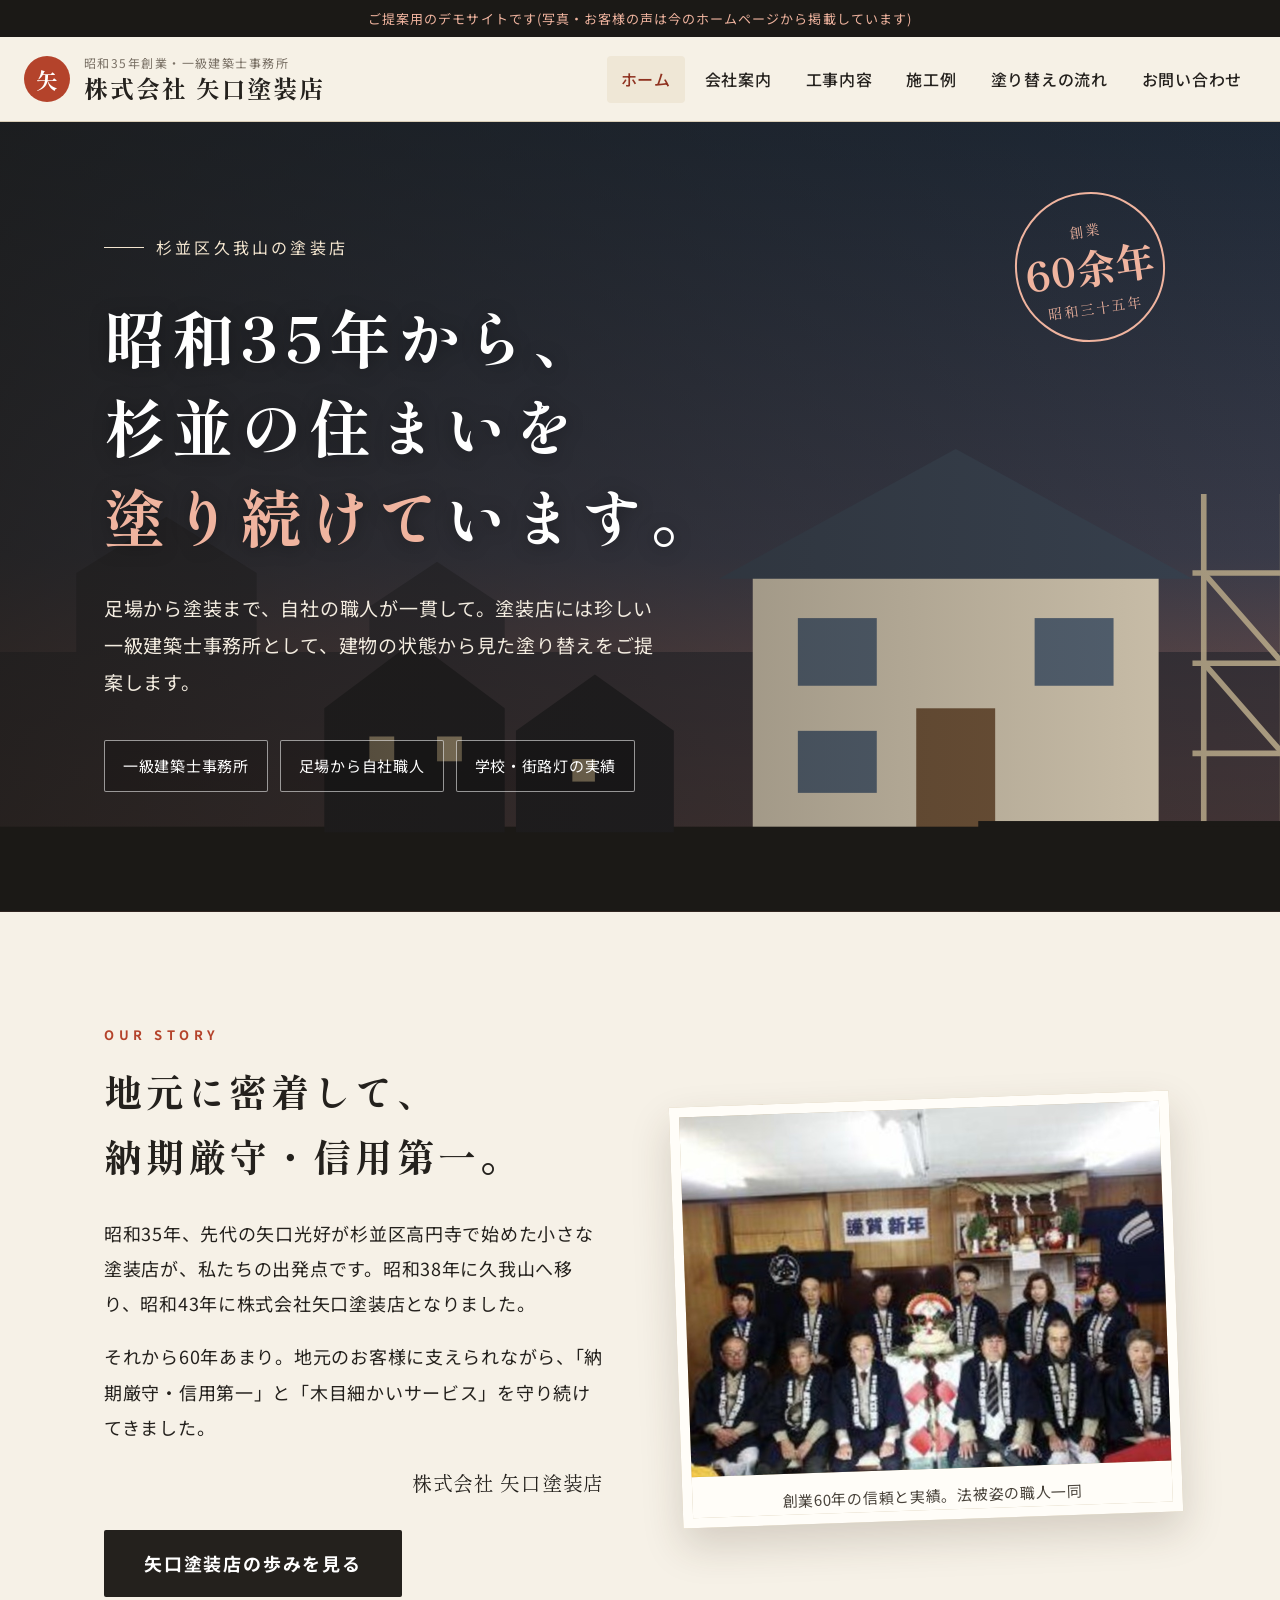
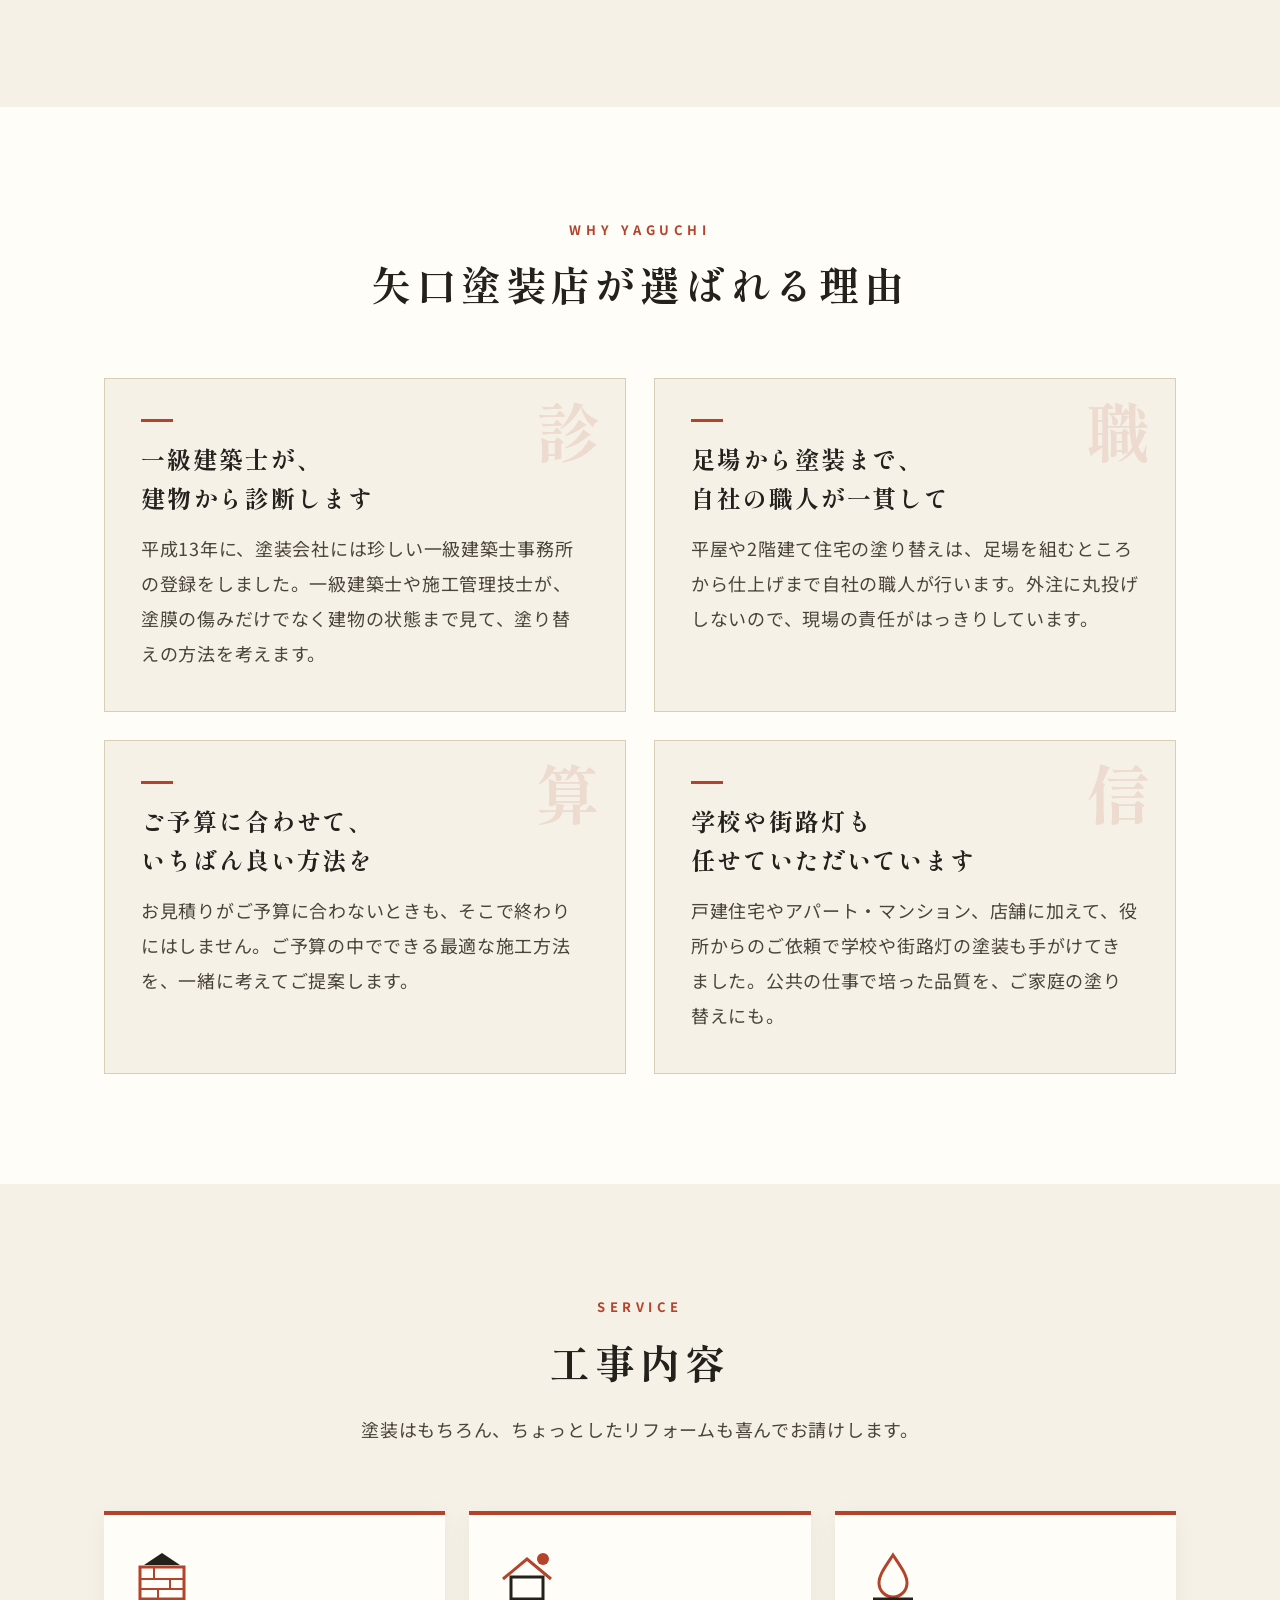
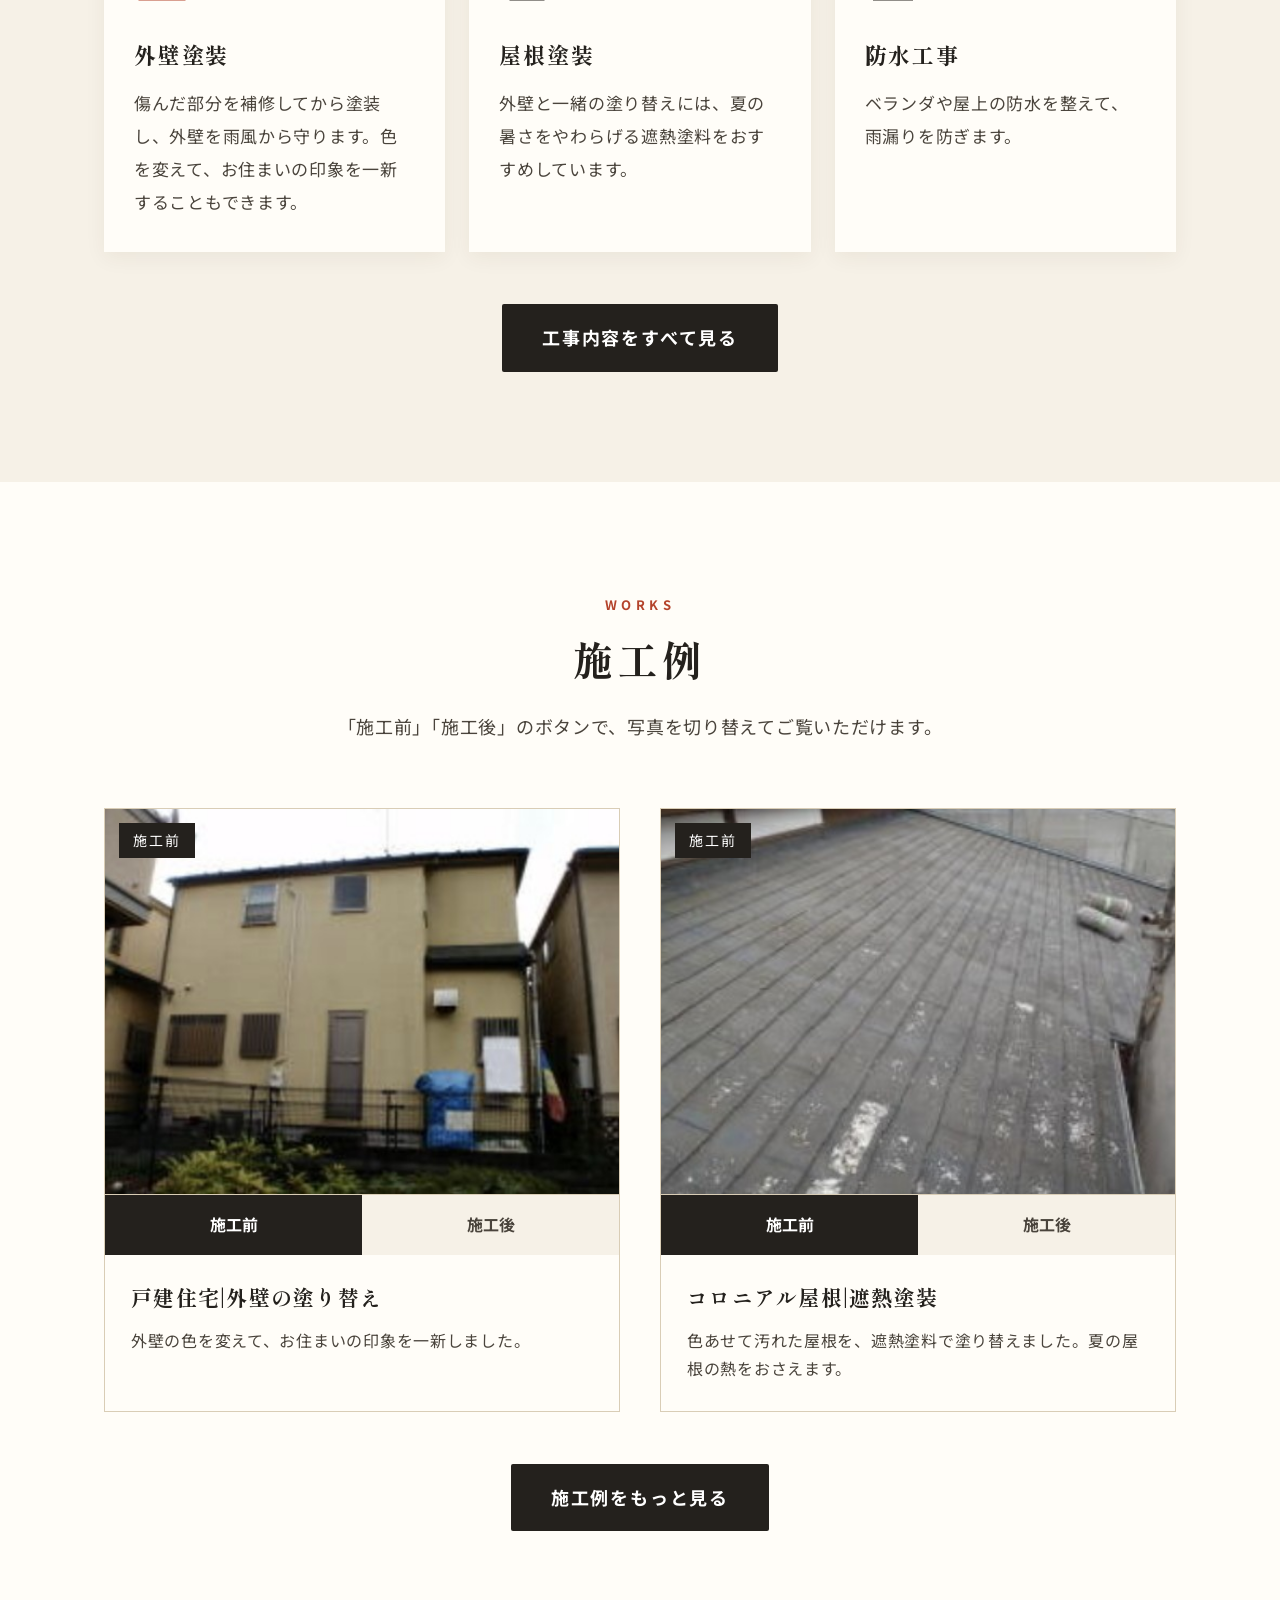
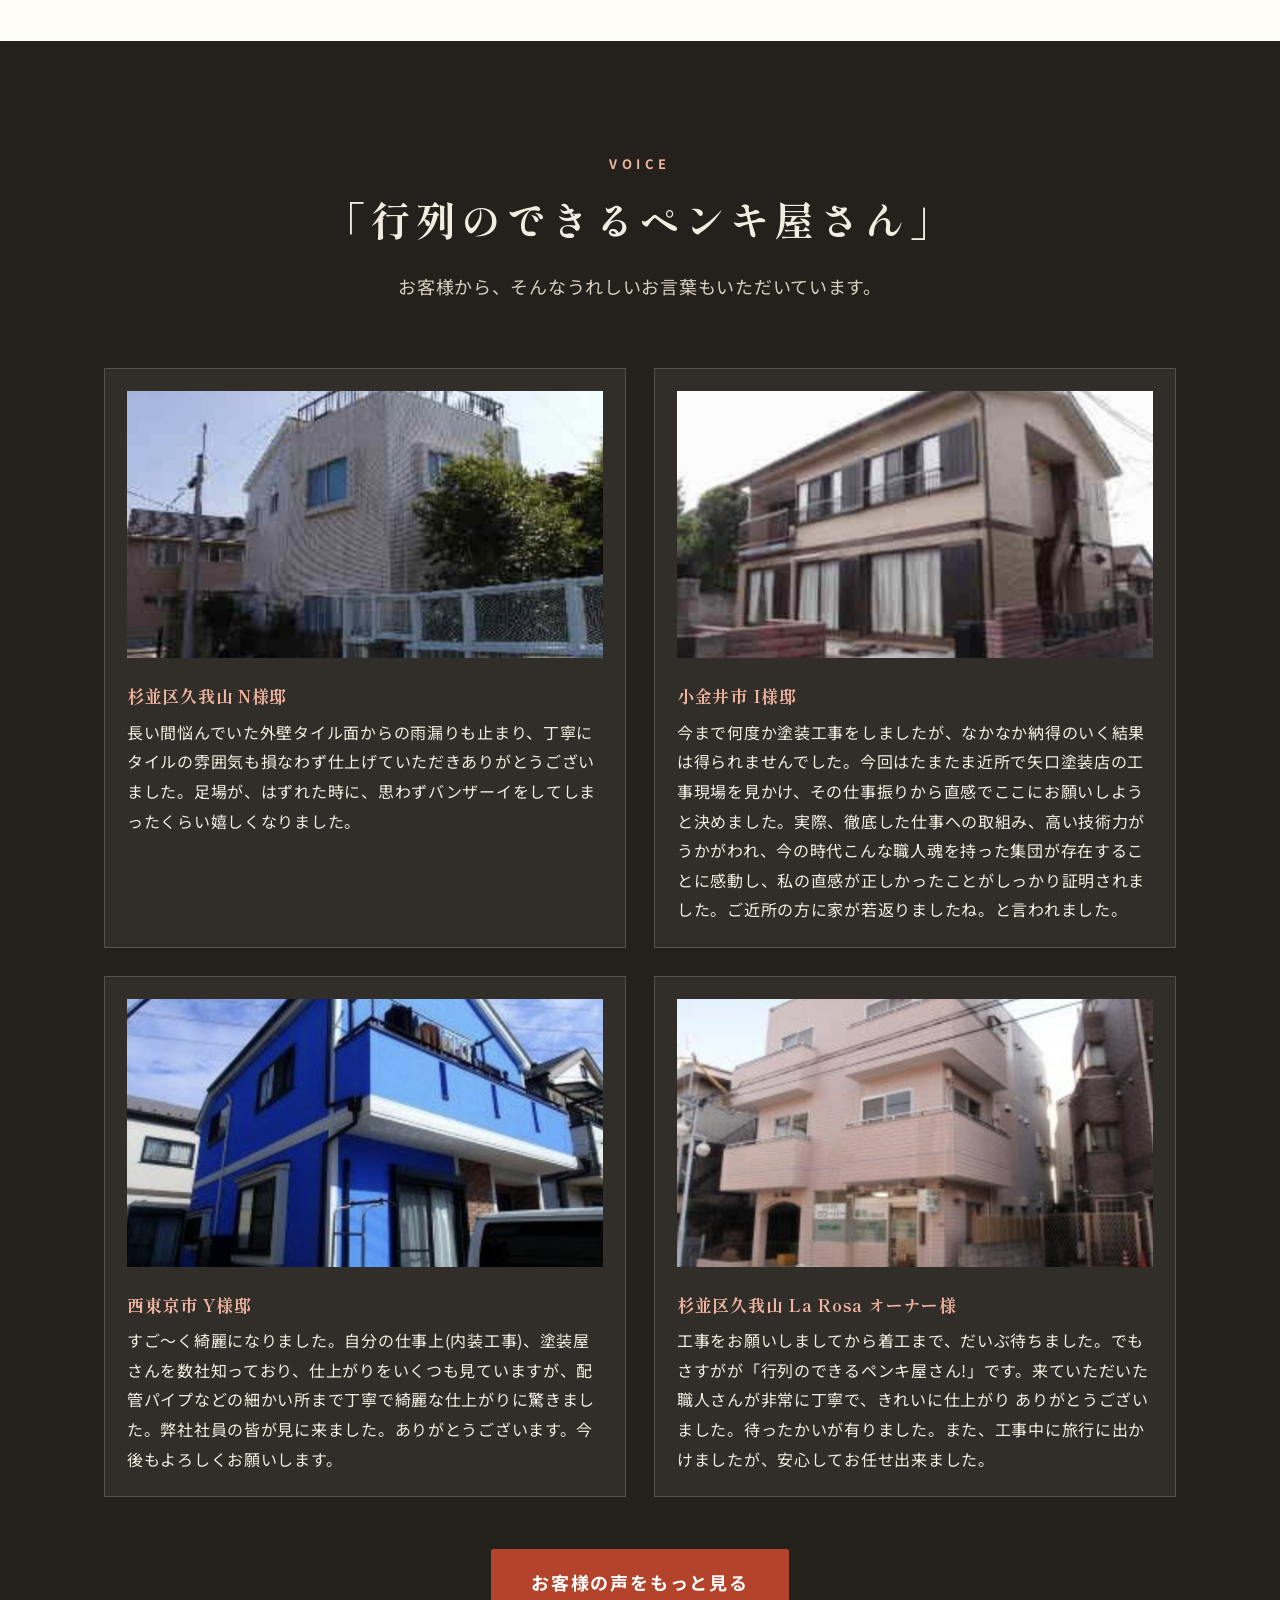
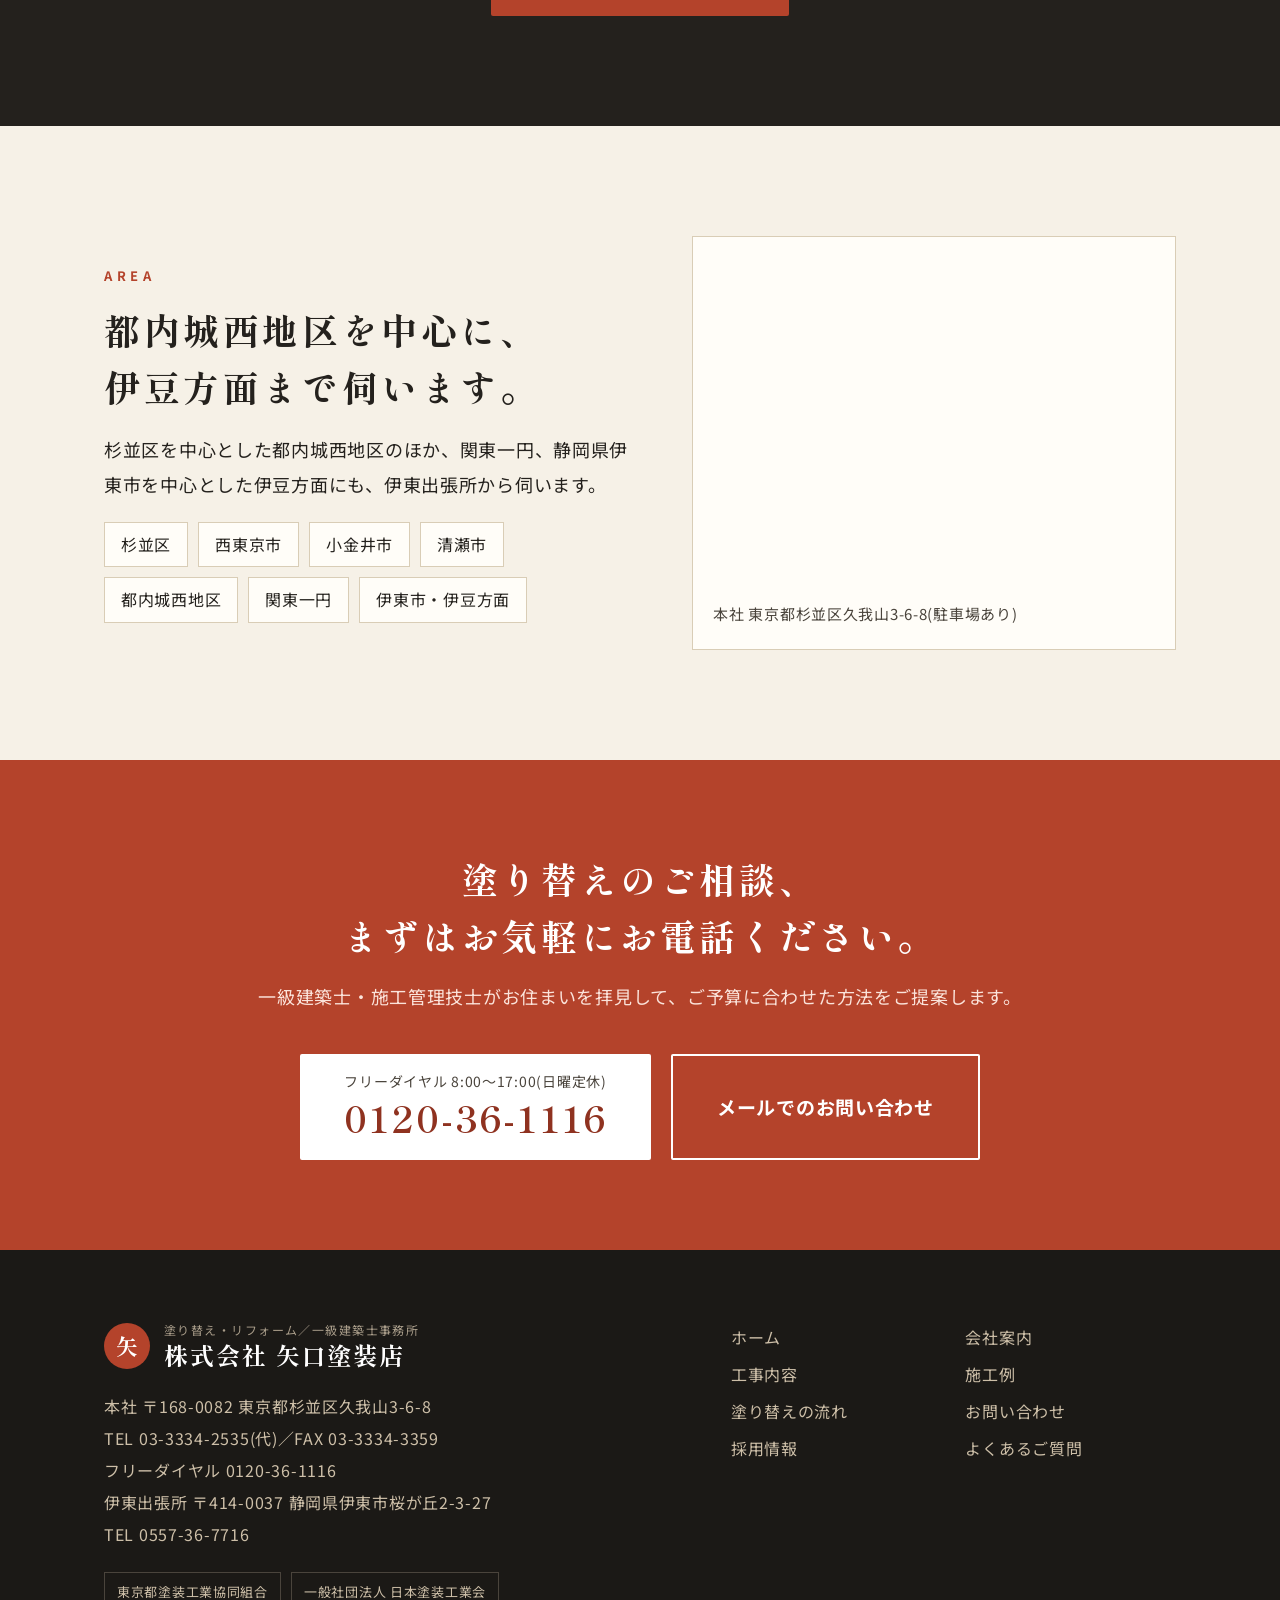
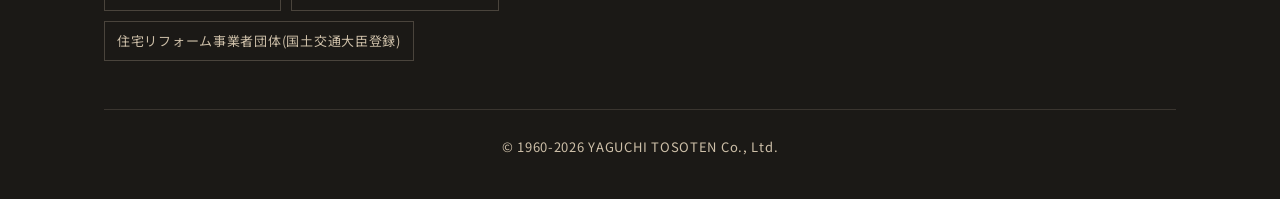
==== commit dcf8c961: "今のホームページの写真・お客様の声を掲載 Co-Authored-By: Claude Opus 5.5 <noreply@anthropic.com> Claude-Session: https:/" ====
--- a/index.html
+++ b/index.html
@@ -15,7 +15,7 @@
 </script>
 </head>
 <body>
-<div class="demo-ribbon">ご提案用のデモサイトです(写真は今のホームページのお写真に差し替えます)</div>
+<div class="demo-ribbon">ご提案用のデモサイトです(写真・お客様の声は今のホームページから掲載しています)</div>
 <header class="site-header">
   <div class="wrap">
     <a class="brand" href="index.html">
@@ -91,8 +91,8 @@
       <p style="margin-top:28px"><a class="btn" href="about.html">矢口塗装店の歩みを見る</a></p>
     </div>
     <figure class="photo tilt">
-      <div class="photo-inner"><div><b>昭和38年8月当時の社屋</b>(人見街道)<br>今のホームページのお写真を使います</div></div>
-      <figcaption>昭和38年、久我山に移転したころの社屋</figcaption>
+      <img src="img/group.jpg" alt="法被姿の矢口塗装店の職人一同">
+      <figcaption>創業60年の信頼と実績。法被姿の職人一同</figcaption>
     </figure>
   </div>
 </section>
@@ -127,72 +127,55 @@
     <div class="works">
 <article class="work">
   <div class="ba" data-ba>
-    <svg class="before" viewBox="0 0 560 420" preserveAspectRatio="xMidYMid slice" aria-hidden="true">
-<rect width="560" height="420" fill="#c8cdd2"/>
-<rect y="390" width="560" height="30" fill="#8b8f84"/>
-<rect x="70" y="200" width="420" height="190" fill="#c9b48f"/>
-<path d="M40 205 L280 80 L520 205Z" fill="#4b4740"/>
-<rect x="110" y="230" width="80" height="60" fill="#6f8296"/><rect x="370" y="230" width="80" height="60" fill="#6f8296"/>
-<rect x="240" y="290" width="76" height="100" fill="#6a5845"/>
-<rect x="110" y="310" width="80" height="50" fill="#6f8296"/>
-<rect x="104" y="226" width="92" height="6" fill="#6a5845"/><rect x="364" y="226" width="92" height="6" fill="#6a5845"/><path d="M60 200 L280 90 L500 200" stroke="#2c2a26" stroke-width="10" fill="none" opacity=".25"/><g opacity=".55">
-  <path d="M120 230 q10 60 -6 120 M210 240 q8 50 -4 110 M330 236 q12 70 -8 130 M420 240 q6 40 -6 100" stroke="#5a4a36" stroke-width="7" fill="none" stroke-linecap="round" opacity=".55"/>
-  <rect x="70" y="330" width="420" height="60" fill="#6b5a40" opacity=".35"/>
-  <circle cx="150" cy="300" r="26" fill="#3d4a2c" opacity=".35"/><circle cx="440" cy="280" r="20" fill="#3d4a2c" opacity=".3"/>
-</g>
-</svg>
-    <svg class="after" viewBox="0 0 560 420" preserveAspectRatio="xMidYMid slice" aria-hidden="true">
-<rect width="560" height="420" fill="#cfe0ec"/>
-<rect y="390" width="560" height="30" fill="#8b8f84"/>
-<rect x="70" y="200" width="420" height="190" fill="#e8e2d6"/>
-<path d="M40 205 L280 80 L520 205Z" fill="#2f3d4c"/>
-<rect x="110" y="230" width="80" height="60" fill="#6f8296"/><rect x="370" y="230" width="80" height="60" fill="#6f8296"/>
-<rect x="240" y="290" width="76" height="100" fill="#3f4a55"/>
-<rect x="110" y="310" width="80" height="50" fill="#6f8296"/>
-<rect x="104" y="226" width="92" height="6" fill="#3f4a55"/><rect x="364" y="226" width="92" height="6" fill="#3f4a55"/>
-</svg>
+    <img class="before" src="img/w1-before.jpg" alt="戸建住宅 外壁の塗り替え 施工前" loading="lazy">
+    <img class="after" src="img/w1-after.jpg" alt="戸建住宅 外壁の塗り替え 施工後" loading="lazy">
     <span class="ba-label">施工前</span>
   </div>
   <div class="ba-switch"><button type="button" aria-pressed="true" data-v="0">施工前</button><button type="button" aria-pressed="false" data-v="1">施工後</button></div>
   <div class="work-body">
-    <h3>戸建住宅|外壁・屋根塗り替え</h3>
-    <dl><dt>建物</dt><dd>木造2階建て</dd><dt>内容</dt><dd>外壁塗装＋屋根は遮熱塗料</dd></dl>
+    <h3>戸建住宅|外壁の塗り替え</h3>
+    <p>外壁の色を変えて、お住まいの印象を一新しました。</p>
   </div>
 </article>
 <article class="work">
   <div class="ba" data-ba>
-    <svg class="before" viewBox="0 0 560 420" preserveAspectRatio="xMidYMid slice" aria-hidden="true">
-<rect width="560" height="420" fill="#c8cdd2"/>
-<rect y="390" width="560" height="30" fill="#8b8f84"/>
-<rect x="60" y="110" width="440" height="280" fill="#b9b2a4"/>
-<rect x="50" y="96" width="460" height="18" fill="#6b6b6b"/>
-<rect x="60" y="230" width="440" height="12" fill="#7d6e5a"/>
-<rect x="90" y="150" width="60" height="44" fill="#6f8296"/><rect x="90" y="280" width="60" height="44" fill="#6f8296"/><rect x="190" y="150" width="60" height="44" fill="#6f8296"/><rect x="190" y="280" width="60" height="44" fill="#6f8296"/><rect x="290" y="150" width="60" height="44" fill="#6f8296"/><rect x="290" y="280" width="60" height="44" fill="#6f8296"/><rect x="390" y="150" width="60" height="44" fill="#6f8296"/><rect x="390" y="280" width="60" height="44" fill="#6f8296"/>
-<g stroke="#7d6e5a" stroke-width="4"><line x1="60" y1="205" x2="500" y2="205"/><line x1="60" y1="335" x2="500" y2="335"/></g><path d="M60 200 L280 90 L500 200" stroke="#2c2a26" stroke-width="10" fill="none" opacity=".25"/><g opacity=".55">
-  <path d="M120 230 q10 60 -6 120 M210 240 q8 50 -4 110 M330 236 q12 70 -8 130 M420 240 q6 40 -6 100" stroke="#5a4a36" stroke-width="7" fill="none" stroke-linecap="round" opacity=".55"/>
-  <rect x="70" y="330" width="420" height="60" fill="#6b5a40" opacity=".35"/>
-  <circle cx="150" cy="300" r="26" fill="#3d4a2c" opacity=".35"/><circle cx="440" cy="280" r="20" fill="#3d4a2c" opacity=".3"/>
-</g>
-</svg>
-    <svg class="after" viewBox="0 0 560 420" preserveAspectRatio="xMidYMid slice" aria-hidden="true">
-<rect width="560" height="420" fill="#cfe0ec"/>
-<rect y="390" width="560" height="30" fill="#8b8f84"/>
-<rect x="60" y="110" width="440" height="280" fill="#dfe3e6"/>
-<rect x="50" y="96" width="460" height="18" fill="#3c4a58"/>
-<rect x="60" y="230" width="440" height="12" fill="#b4432b"/>
-<rect x="90" y="150" width="60" height="44" fill="#6f8296"/><rect x="90" y="280" width="60" height="44" fill="#6f8296"/><rect x="190" y="150" width="60" height="44" fill="#6f8296"/><rect x="190" y="280" width="60" height="44" fill="#6f8296"/><rect x="290" y="150" width="60" height="44" fill="#6f8296"/><rect x="290" y="280" width="60" height="44" fill="#6f8296"/><rect x="390" y="150" width="60" height="44" fill="#6f8296"/><rect x="390" y="280" width="60" height="44" fill="#6f8296"/>
-<g stroke="#b4432b" stroke-width="4"><line x1="60" y1="205" x2="500" y2="205"/><line x1="60" y1="335" x2="500" y2="335"/></g>
-</svg>
+    <img class="before" src="img/col-before.jpg" alt="コロニアル屋根 遮熱塗装 施工前" loading="lazy">
+    <img class="after" src="img/col-after.jpg" alt="コロニアル屋根 遮熱塗装 施工後" loading="lazy">
     <span class="ba-label">施工前</span>
   </div>
   <div class="ba-switch"><button type="button" aria-pressed="true" data-v="0">施工前</button><button type="button" aria-pressed="false" data-v="1">施工後</button></div>
   <div class="work-body">
-    <h3>アパート|外壁・鉄部塗装</h3>
-    <dl><dt>建物</dt><dd>鉄骨3階建て</dd><dt>内容</dt><dd>外壁塗装＋階段・手すりの鉄部塗装</dd></dl>
+    <h3>コロニアル屋根|遮熱塗装</h3>
+    <p>色あせて汚れた屋根を、遮熱塗料で塗り替えました。夏の屋根の熱をおさえます。</p>
   </div>
 </article>
     </div>
     <p class="center"><a class="btn" href="works.html">施工例をもっと見る</a></p>
+  </div>
+</section>
+
+<section class="sec-dark">
+  <div class="wrap">
+    <div class="sec-head"><span class="en">VOICE</span><h2>「行列のできるペンキ屋さん」</h2><p>お客様から、そんなうれしいお言葉もいただいています。</p></div>
+    <div class="voices">
+<article class="voice">
+  <img src="img/v-n.jpg" alt="杉並区久我山 N様邸" loading="lazy">
+  <div><p class="who">杉並区久我山 N様邸</p><p>長い間悩んでいた外壁タイル面からの雨漏りも止まり、丁寧にタイルの雰囲気も損なわず仕上げていただきありがとうございました。足場が、はずれた時に、思わずバンザーイをしてしまったくらい嬉しくなりました。</p></div>
+</article>
+<article class="voice">
+  <img src="img/v-koganei.jpg" alt="小金井市 I様邸" loading="lazy">
+  <div><p class="who">小金井市 I様邸</p><p>今まで何度か塗装工事をしましたが、なかなか納得のいく結果は得られませんでした。今回はたまたま近所で矢口塗装店の工事現場を見かけ、その仕事振りから直感でここにお願いしようと決めました。実際、徹底した仕事への取組み、高い技術力がうかがわれ、今の時代こんな職人魂を持った集団が存在することに感動し、私の直感が正しかったことがしっかり証明されました。ご近所の方に家が若返りましたね。と言われました。</p></div>
+</article>
+<article class="voice">
+  <img src="img/v-y.jpg" alt="西東京市 Y様邸" loading="lazy">
+  <div><p class="who">西東京市 Y様邸</p><p>すご〜く綺麗になりました。自分の仕事上(内装工事)、塗装屋さんを数社知っており、仕上がりをいくつも見ていますが、配管パイプなどの細かい所まで丁寧で綺麗な仕上がりに驚きました。弊社社員の皆が見に来ました。ありがとうございます。今後もよろしくお願いします。</p></div>
+</article>
+<article class="voice">
+  <img src="img/v-larosa.jpg" alt="杉並区久我山 La Rosa オーナー様" loading="lazy">
+  <div><p class="who">杉並区久我山 La Rosa オーナー様</p><p>工事をお願いしましてから着工まで、だいぶ待ちました。でもさすがが「行列のできるペンキ屋さん!」です。来ていただいた職人さんが非常に丁寧で、きれいに仕上がり ありがとうございました。待ったかいが有りました。また、工事中に旅行に出かけましたが、安心してお任せ出来ました。</p></div>
+</article>
+    </div>
+    <p class="center"><a class="btn" style="background:var(--shu)" href="works.html#voice">お客様の声をもっと見る</a></p>
   </div>
 </section>
 
@@ -202,7 +185,7 @@
       <span class="sec-head" style="display:block;text-align:left;margin:0"><span class="en">AREA</span></span>
       <h2 style="font-family:var(--mincho);font-size:clamp(26px,3.2vw,36px);letter-spacing:.1em;line-height:1.6;margin-bottom:16px">都内城西地区を中心に、<br>伊豆方面まで伺います。</h2>
       <p>杉並区を中心とした都内城西地区のほか、関東一円、静岡県伊東市を中心とした伊豆方面にも、伊東出張所から伺います。</p>
-      <ul><li>杉並区</li><li>都内城西地区</li><li>関東一円</li><li>伊東市・伊豆方面</li></ul>
+      <ul><li>杉並区</li><li>西東京市</li><li>小金井市</li><li>清瀬市</li><li>都内城西地区</li><li>関東一円</li><li>伊東市・伊豆方面</li></ul>
     </div>
     <div class="map-box">
       <iframe title="矢口塗装店の地図" src="https://maps.google.com/maps?q=%E6%9D%B1%E4%BA%AC%E9%83%BD%E6%9D%89%E4%B8%A6%E5%8C%BA%E4%B9%85%E6%88%91%E5%B1%B13-6-8&z=15&output=embed" style="width:100%;height:320px;border:0" loading="lazy"></iframe>
@@ -236,7 +219,7 @@
           伊東出張所 〒414-0037 静岡県伊東市桜が丘2-3-27<br>
           TEL 0557-36-7716
         </address>
-        <div class="assoc"><span>一般社団法人 日本塗装工業会</span><span>住宅リフォーム事業者団体(国土交通大臣登録)</span></div>
+        <div class="assoc"><span>東京都塗装工業協同組合</span><span>一般社団法人 日本塗装工業会</span><span>住宅リフォーム事業者団体(国土交通大臣登録)</span></div>
       </div>
       <div>
         <ul class="footer-nav">
--- a/style.css
+++ b/style.css
@@ -311,3 +311,33 @@
   .btn-line{min-width:0;width:100%}
   .btn-tel{width:100%}
 }
+
+/* ---------- 実写真 ---------- */
+.photo img{width:100%;aspect-ratio:4/3;object-fit:cover}
+.ba img{position:absolute;inset:0;width:100%;height:100%;object-fit:cover;transition:opacity .5s}
+.work-body p{margin-top:8px;font-size:16px;color:var(--ink-2);line-height:1.8}
+.voices{display:grid;grid-template-columns:repeat(2,1fr);gap:28px}
+.voice{display:grid;grid-template-columns:180px 1fr;gap:22px;background:rgba(255,255,255,.06);border:1px solid rgba(243,236,224,.18);padding:22px}
+.voice img{width:180px;height:140px;object-fit:cover}
+.voice .who{font-family:var(--mincho);font-weight:700;font-size:17px;color:#f0b49f;margin-bottom:6px}
+.voice p{font-size:16px;line-height:1.85}
+.voices.light .voice{background:var(--paper);border-color:var(--line)}
+.voices.light .who{color:var(--shu-dark)}
+.voices.light p{color:var(--ink-2)}
+.history-photos{display:grid;grid-template-columns:1.4fr 1fr;gap:28px;max-width:820px;margin:20px auto 0}
+.history-photos figure,.duo figure{background:#fffdf8;padding:10px;box-shadow:0 14px 30px rgba(0,0,0,.25)}
+.history-photos img{width:100%;height:260px;object-fit:cover;filter:sepia(.25)}
+.history-photos figcaption,.duo figcaption{color:var(--ink-2);font-size:14px;text-align:center;padding-top:8px}
+.duo{display:grid;grid-template-columns:1fr 1fr;gap:20px}
+.duo img{width:100%;aspect-ratio:4/3;object-fit:cover}
+.duo-cap{grid-column:1/-1;text-align:center;font-size:14px;color:var(--mute)}
+.duo.office{max-width:760px;margin:0 auto 40px}
+.pt-img{width:100%;aspect-ratio:16/9;object-fit:cover;margin:4px 0 16px}
+@media (max-width:860px){
+  .voices{grid-template-columns:1fr}
+  .voice{grid-template-columns:1fr}
+  .voice img{width:100%;height:auto;aspect-ratio:4/3}
+  .history-photos{grid-template-columns:1fr}
+}
+.voice{grid-template-columns:1fr;align-content:start}
+.voice img{width:100%;height:auto;aspect-ratio:16/9}
